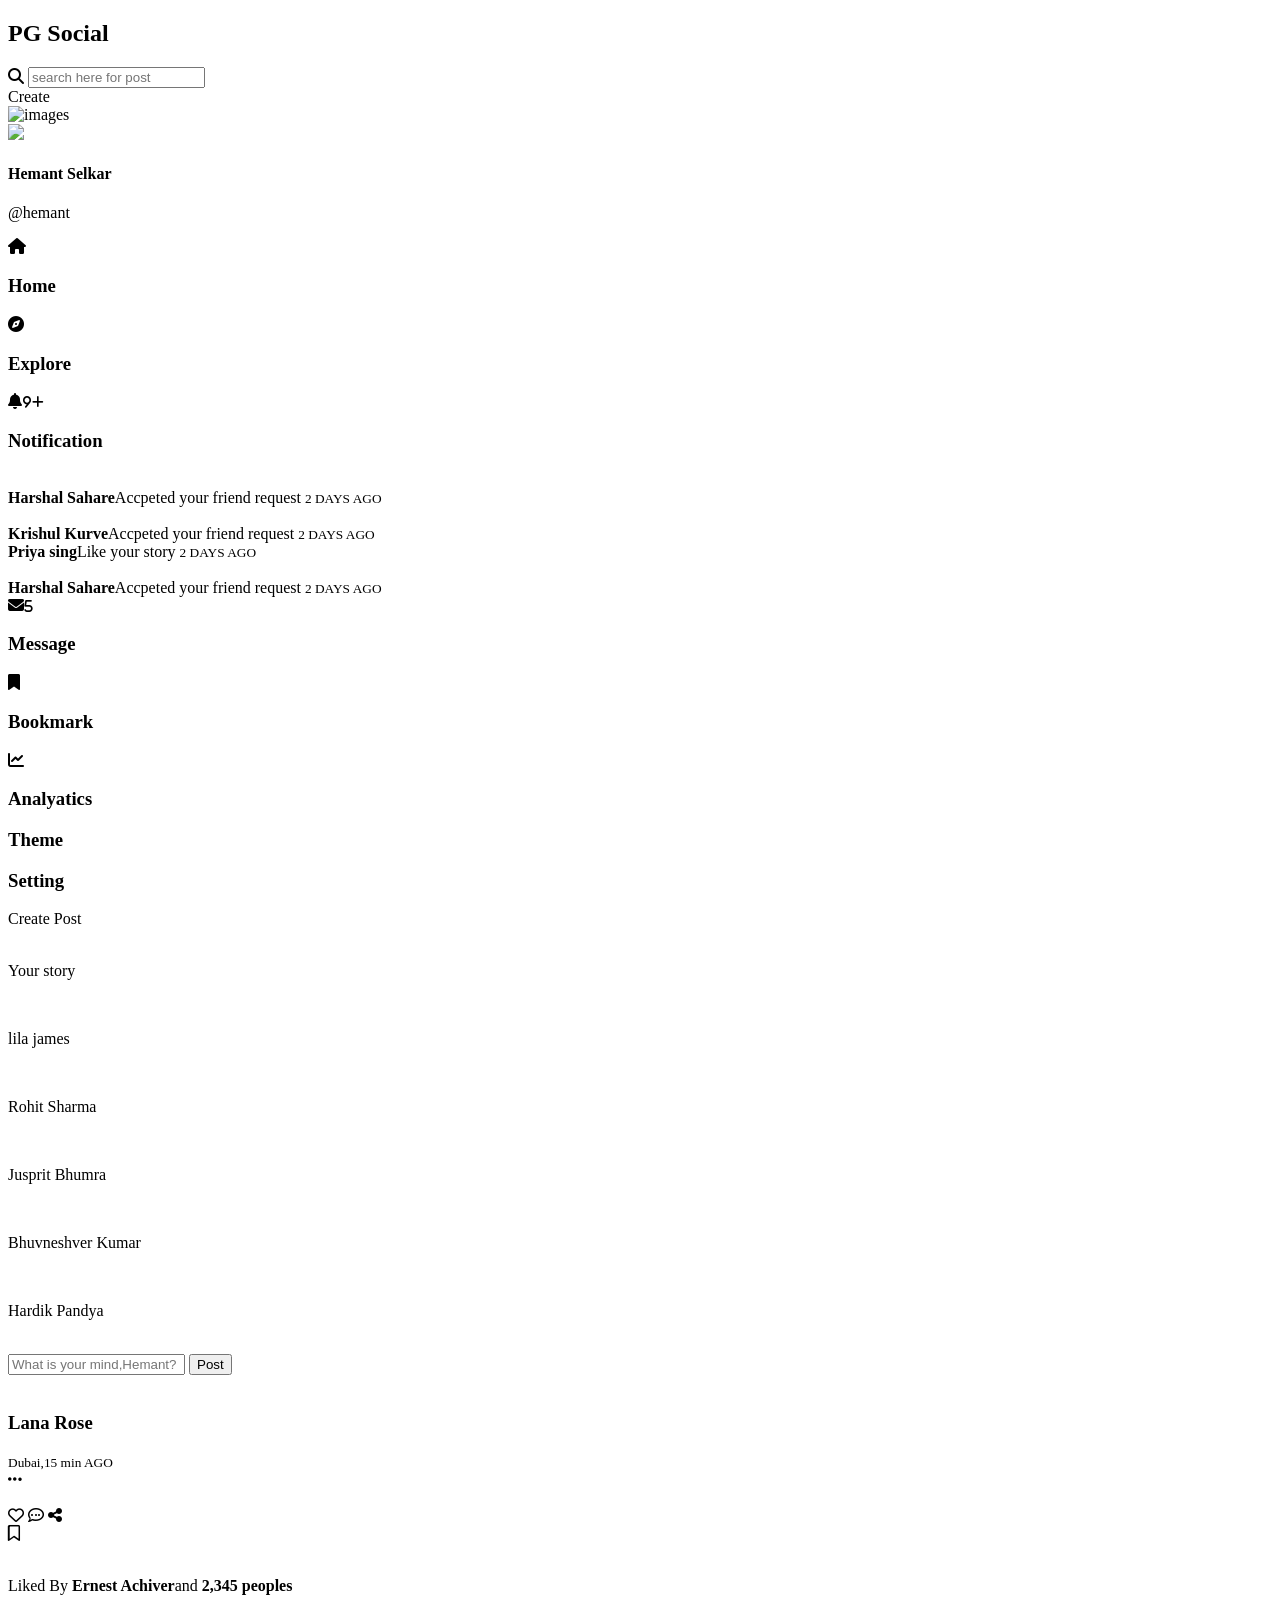
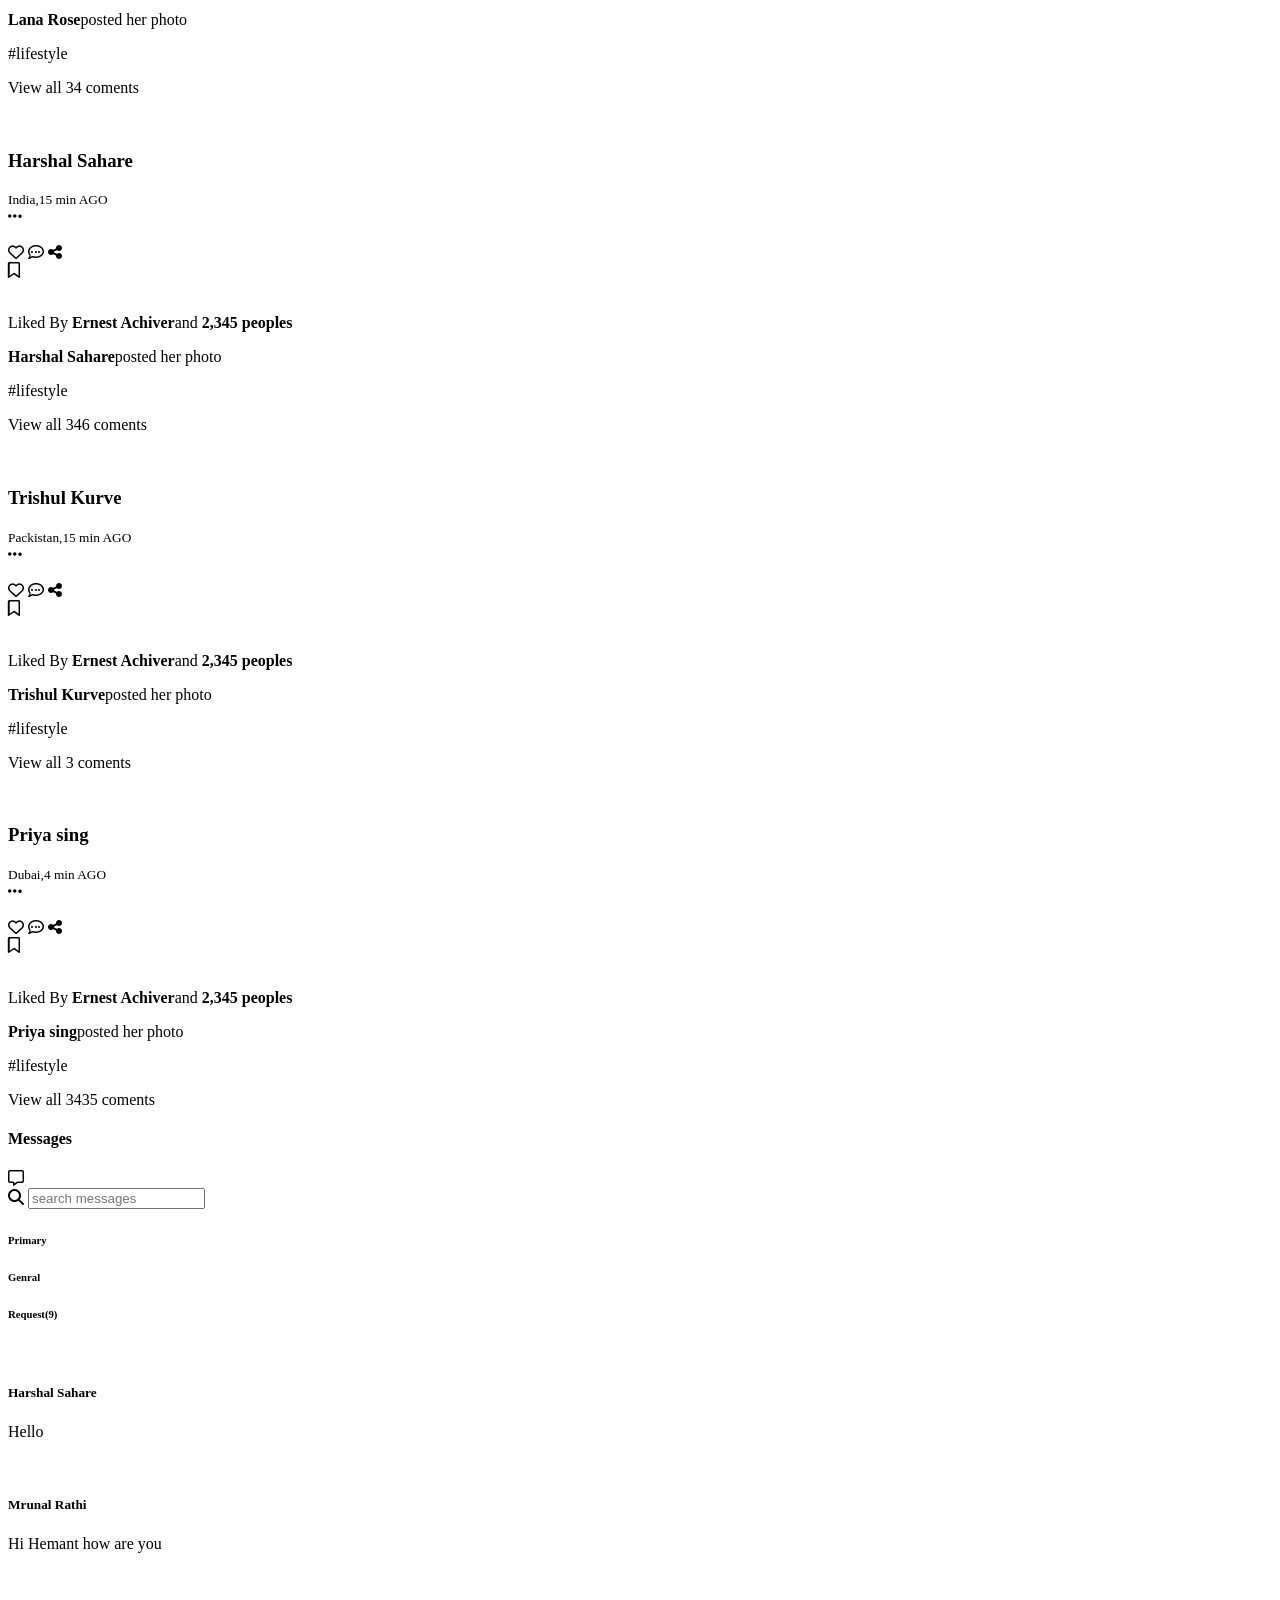
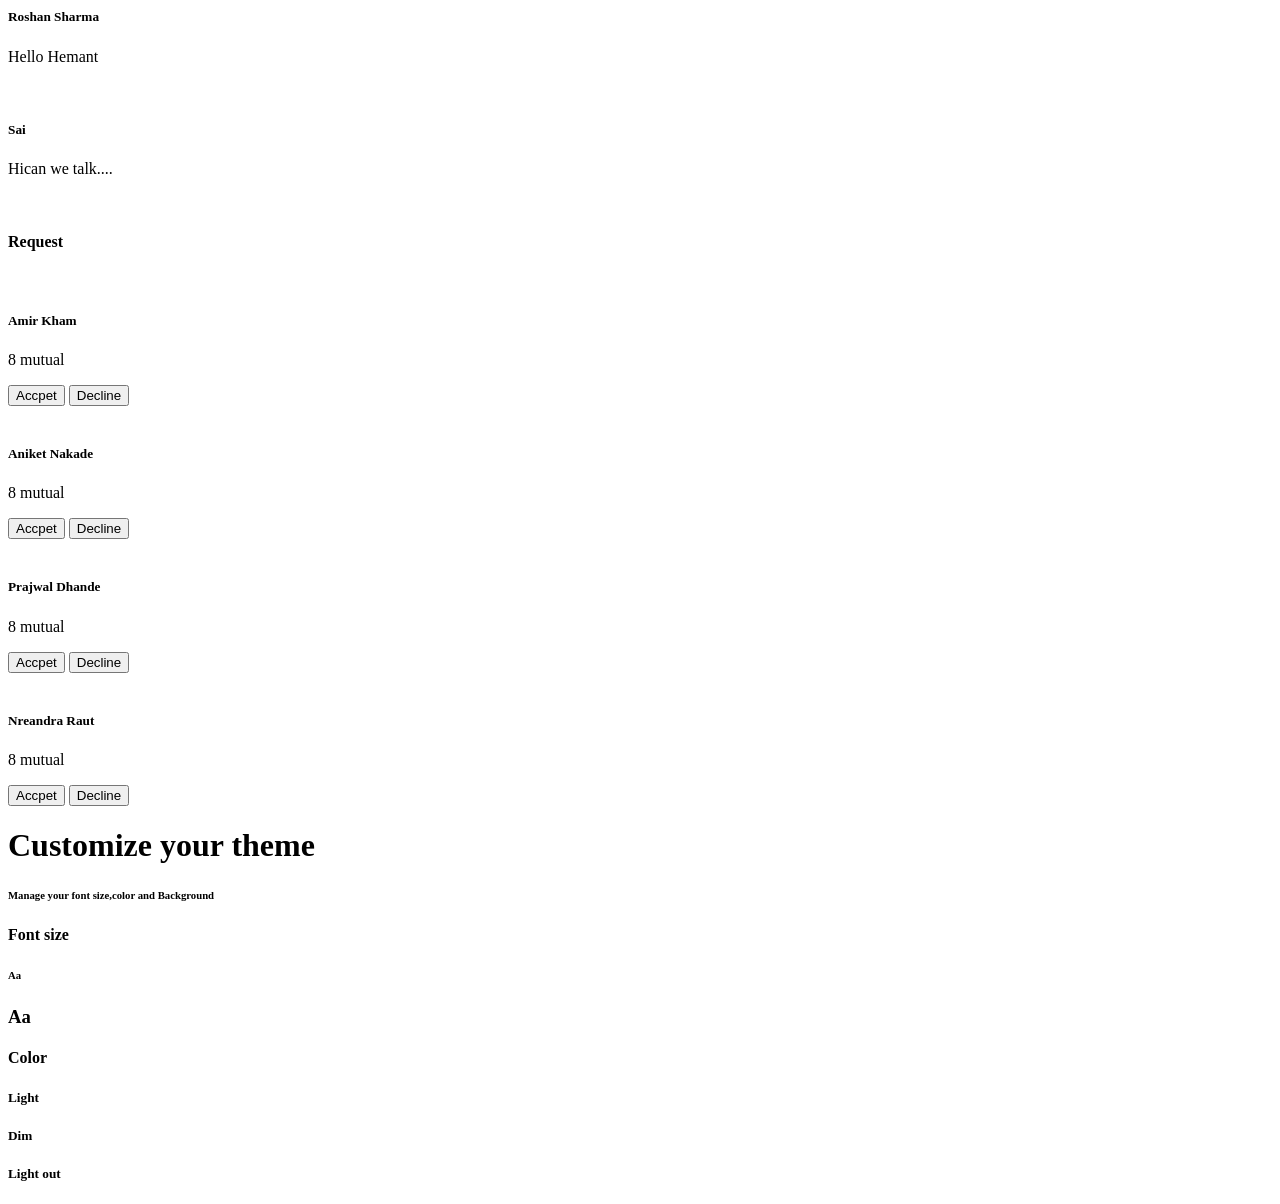
==== index.html @ fbe2ad48 "last commit" ====
<!DOCTYPE html>
<html lang="en">

<head>
    <meta charset="UTF-8">
    <meta name="viewport" content="width=device-width, initial-scale=1.0">
    <title>PG Social - A responsive social meida website using HTML CSS and JS.
    </title>
    <link rel="stylesheet" href="https://unicons.iconscout.com/release/v4.0.8/css/line.css">
    <link rel="stylesheet" href="style.css">
    <link rel="stylesheet" href="https://cdnjs.cloudflare.com/ajax/libs/font-awesome/6.7.2/css/all.min.css">
</head>

<body>

    <!-- PERSONAL GROUND SOCIALS BODY-->
    <nav>
        <div class="container">
            <h2>PG Social</h2>
            <div class="search-bar">
                <i class="fas fa-search"></i>
                <input type="text" class="type" placeholder="search here for post">
            </div>
            <div class="create">
                <label for="create-post" class="btn btn-primary">Create</label>
                <div class="profile-photo">
                    <img src="images/hemu.jpg" alt="images">
                </div>
            </div>
        </div>
    </nav>

    <!--------------------------MAIN  ------------------------------->
    <main>
        <div class="container">
            <!---------- LEFT  ---------->
            <div class="left">
                <div class="profile">
                    <div class="profile-photo">
                        <img src="images/hemu.jpg">
                    </div>
                    <div class="handle">
                        <h4>Hemant Selkar</h4>
                        <p class="text-muted">
                            @hemant
                        </p>
                    </div>
                </div>
                    <!------------- SIDERBAR ----------->
                <div class="sidebar">
                    <a class="menu-item active">
                        <span><i class="fa-solid fa-house"></i></span>
                        <h3>Home</h3>
                    </a>
                    <a class="menu-item ">
                        <span><i class="fa-solid fa-compass"></i></span>
                        <h3>Explore</h3>
                    </a>
                    <a class="menu-item" id="notification">
                        <span><i class="fa-solid fa-bell"><small class="notification-count">9+</small></i></span>
                        <h3>Notification</h3>
                        <!------------------------ NOTIFICATION POPUP ------------->
                        <div class="notification-popup">
                            <div>
                                <dvi class="profile-photo">
                                    <img src="images/profile-2.jpg" alt="">
                                </dvi>
                                <div class="notification-body">
                                    <b>Harshal Sahare</b>Accpeted your friend request
                                    <small class="text-muted">2 DAYS AGO</small>
                                </div>
                            </div>
                            <div>
                                <dvi class="profile-photo">
                                    <img src="images/profile-3.jpg" alt="">
                                </dvi>
                                <div class="notification-body">
                                    <b>Krishul Kurve</b>Accpeted your friend request
                                    <small class="text-muted">2 DAYS AGO</small>
                                </div>
                            </div>
                            <div>
                                <dvi class="profile-photo">
                                    <g src="images/profile-4.jpg" alt="">
                                </dvi>
                                <div class="notification-body">
                                    <b>Priya sing</b>Like your story
                                    <small class="text-muted">2 DAYS AGO</small>
                                </div>
                            </div>
                            <div>
                                <dvi class="profile-photo">
                                    <img src="images/profile-5.jpg" alt="">
                                </dvi>
                                <div class="notification-body">
                                    <b>Harshal Sahare</b>Accpeted your friend request
                                    <small class="text-muted">2 DAYS AGO</small>
                                </div>
                            </div>
                        </div>
                    </a>
                    <a class="menu-item" id="message-notification">
                        <span><i class="fa-solid fa-envelope"><small class="notification-count">5</small></i></span>
                        <h3>Message</h3>
                    </a>
                    <a class="menu-item">
                        <span><i class="fa-solid fa-bookmark"></i></span>
                        <h3>Bookmark</h3>
                    </a>
                    <a class="menu-item">
                        <span><i class="fa-solid fa-chart-line"></i></span>
                        <h3>Analyatics</h3>
                    </a>
                    <a class="menu-item" id="theme">
                        <span><i class="uil uil-palette"></i></span>
                        <h3>Theme</h3>
                    </a>
                    <a class="menu-item">
                        <span><i class="uil uil-setting"></i></span>
                        <h3>Setting</h3>
                    </a>
                </div>
                <!-------- END OF SIDERBAR -------->
                <label for="create-post" class="btn btn-primary">Create Post</label>
            </div>
            <!-----------------END OF LEFT ------------------->
            <!----------  MIDDLE  ---------->
            <div class="middle">
                <!-- STORIES -->
                <div class="stories">
                    <div class="story">
                        <div class="profile-photo">
                            <img src="images/profile-8.jpg" alt="">
                        </div>
                        <p>Your story</p>
                    </div>
                    <div class="story">
                        <div class="profile-photo">
                            <img src="images/profile-9.jpg" alt="">
                        </div>
                        <p>lila james</p>
                    </div>
                    <div class="story">
                        <div class="profile-photo">
                            <img src="images/profile-10.jpg" alt="">
                        </div>
                        <p>Rohit Sharma</p>
                    </div>
                    <div class="story">
                        <div class="profile-photo">
                            <img src="images/profile-11.jpg" alt="">
                        </div>
                        <p>Jusprit Bhumra</p>
                    </div>
                    <div class="story">
                        <div class="profile-photo">
                            <img src="images/profile-12.jpg" alt="">
                        </div>
                        <p>Bhuvneshver Kumar</p>
                    </div>
                    <div class="story">
                        <div class="profile-photo">
                            <img src="images/profile-13.jpg" alt="">
                        </div>
                        <p>Hardik Pandya</p>
                    </div>
                </div>
                <!----------- END STORIES --------->
                <form class="create-post">
                    <div class="profile-photo">
                        <img src="images/profile-1.jpg" alt="">
                    </div>
                    <input type="text" placeholder="What is your mind,Hemant? " id="create-post">
                    <input type="submit" value="Post" class="btn btn-primary">
                </form>
                <!---------------------FEED -------------->
                <div class="feeds">
                    <!---------------------FEED 1-------------->
                    <div class="feed">
                        <div class="head">
                            <div class="user">
                                <div class="profile-photo">
                                    <img src="images/profile-13.jpg" alt="">
                                </div>
                                <div class="ingo">
                                    <h3>Lana Rose</h3>
                                    <small>Dubai,15 min AGO</small>
                                </div>
                            </div>
                            <span class="edit">
                                <i class="fa-solid fa-ellipsis"></i>
                            </span>
                        </div>
                        <div class="photo">
                            <img src="images/feed-1.jpg" alt="">
                        </div>
                        <div class="action-buttons">
                            <div class="interaction-buttons">
                                <span><i class="fa-regular fa-heart"></i></span>
                                <span><i class="fa-regular fa-comment-dots"></i></span>
                                <span><i class="fa-solid fa-share-nodes"></i></span>
                            </div>
                            <div class="bookmark">
                                <span><i class="fa-regular fa-bookmark"></i></span>
                            </div>
                        </div>
                        <div class="liked-by">
                            <span><img src="images/profile-10.jpg" alt=""></span>
                            <span><img src="images/profile-15.jpg" alt=""></span>
                            <span><img src="images/profile-17.jpg" alt=""></span>
                            <p>Liked By <b>Ernest Achiver</b>and <b>2,345 peoples</b></p>
                        </div>
                        <div class="caption">
                            <p><b>Lana Rose</b>posted her photo</p><span class="hash-tag">#lifestyle</span>
                        </div>
                        <div class="comment text-muted">
                            <p>View all 34 coments</p>
                        </div>
                    </div>
                    <!---------------- END OF FEED 1 ------------------>
                    <!---------------------FEED 2-------------->
                    <div class="feed">
                        <div class="head">
                            <div class="user">
                                <div class="profile-photo">
                                    <img src="images/profile-17.jpg" alt="">
                                </div>
                                <div class="ingo">
                                    <h3>Harshal Sahare</h3>
                                    <small>India,15 min AGO</small>
                                </div>
                            </div>
                            <span class="edit">
                                <i class="fa-solid fa-ellipsis"></i>
                            </span>
                        </div>
                        <div class="photo">
                            <img src="images/feed-2.jpg" alt="">
                        </div>
                        <div class="action-buttons">
                            <div class="interaction-buttons">
                                <span><i class="fa-regular fa-heart"></i></span>
                                <span><i class="fa-regular fa-comment-dots"></i></span>
                                <span><i class="fa-solid fa-share-nodes"></i></span>
                            </div>
                            <div class="bookmark">
                                <span><i class="fa-regular fa-bookmark"></i></span>
                            </div>
                        </div>
                        <div class="liked-by">
                            <span><img src="images/profile-11.jpg" alt=""></span>
                            <span><img src="images/profile-1.jpg" alt=""></span>
                            <span><img src="images/profile-8.jpg" alt=""></span>
                            <p>Liked By <b>Ernest Achiver</b>and <b>2,345 peoples</b></p>
                        </div>
                        <div class="caption">
                            <p><b>Harshal Sahare</b>posted her photo</p><span class="hash-tag">#lifestyle</span>
                        </div>
                        <div class="comment text-muted">
                            <p>View all 346 coments</p>
                        </div>
                    </div>
                    <!---------------- END OF FEED 2 ------------------>
                    <!---------------------FEED 3-------------->
                    <div class="feed">
                        <div class="head">
                            <div class="user">
                                <div class="profile-photo">
                                    <img src="images/profile-20.jpg" alt="">
                                </div>
                                <div class="ingo">
                                    <h3>Trishul Kurve</h3>
                                    <small>Packistan,15 min AGO</small>
                                </div>
                            </div>
                            <span class="edit">
                                <i class="fa-solid fa-ellipsis"></i>
                            </span>
                        </div>
                        <div class="photo">
                            <img src="images/feed-3.jpg" alt="">
                        </div>
                        <div class="action-buttons">
                            <div class="interaction-buttons">
                                <span><i class="fa-regular fa-heart"></i></span>
                                <span><i class="fa-regular fa-comment-dots"></i></span>
                                <span><i class="fa-solid fa-share-nodes"></i></span>
                            </div>
                            <div class="bookmark">
                                <span><i class="fa-regular fa-bookmark"></i></span>
                            </div>
                        </div>
                        <div class="liked-by">
                            <span><img src="images/profile-3.jpg" alt=""></span>
                            <span><img src="images/profile-6.jpg" alt=""></span>
                            <span><img src="images/profile-16.jpg" alt=""></span>
                            <p>Liked By <b>Ernest Achiver</b>and <b>2,345 peoples</b></p>
                        </div>
                        <div class="caption">
                            <p><b>Trishul Kurve</b>posted her photo</p><span class="hash-tag">#lifestyle</span>
                        </div>
                        <div class="comment text-muted">
                            <p>View all 3 coments</p>
                        </div>
                    </div>
                    <!---------------- END OF FEED 3 ------------------>
                    <!---------------------FEED 4-------------->
                    <div class="feed">
                        <div class="head">
                            <div class="user">
                                <div class="profile-photo">
                                    <img src="images/profile-13.jpg" alt="">
                                </div>
                                <div class="ingo">
                                    <h3>Priya sing</h3>
                                    <small>Dubai,4 min AGO</small>
                                </div>
                            </div>
                            <span class="edit">
                                <i class="fa-solid fa-ellipsis"></i>
                            </span>
                        </div>
                        <div class="photo">
                            <img src="images/feed-4.jpg" alt="">
                        </div>
                        <div class="action-buttons">
                            <div class="interaction-buttons">
                                <span><i class="fa-regular fa-heart"></i></span>
                                <span><i class="fa-regular fa-comment-dots"></i></span>
                                <span><i class="fa-solid fa-share-nodes"></i></span>
                            </div>
                            <div class="bookmark">
                                <span><i class="fa-regular fa-bookmark"></i></span>
                            </div>
                        </div>
                        <div class="liked-by">
                            <span><img src="images/profile-1.jpg" alt=""></span>
                            <span><img src="images/profile-15.jpg" alt=""></span>
                            <span><img src="images/profile-17.jpg" alt=""></span>
                            <p>Liked By <b>Ernest Achiver</b>and <b>2,345 peoples</b></p>
                        </div>
                        <div class="caption">
                            <p><b>Priya sing</b>posted her photo</p><span class="hash-tag">#lifestyle</span>
                        </div>
                        <div class="comment text-muted">
                            <p>View all 3435 coments</p>
                        </div>
                    </div>
                    <!---------------- END OF FEED 4------------------>
                </div>
                <!--------------------------- END OF FEEDS ----------------------->
            </div>
            <!----------------------------- END OF MIDDLE --------------------------->
            <!---------- RIGHT  ---------->
            <div class="right">
                <div class="messages" id="messages">
                    <div class="heading">
                        <h4>Messages</h4>
                        <i class="fa-regular fa-message"></i>
                    </div>
                    <!---------- SEARCH BAR ------->
                    <div class="search-bar">
                        <i class="fa-solid fa-magnifying-glass"></i>
                        <input type="search" placeholder="search messages" id="message-search">
                    </div>
                    <!-------------- MESSAGES CATEGROY  -------->
                    <div class="categroy">
                        <h6 class="active"> Primary</h6>
                        <h6>Genral</h6>
                        <h6 class="message-request">Request(9)</h6>
                    </div>
                    <!---------------- MESSAGE ------------>
                    <div class="message">
                        <div class="profile-photo">
                            <img src="images/profile-12.jpg" alt="">
                            <div class="active"></div>
                        </div>
                        <div class="message-body">
                            <h5>Harshal Sahare</h5>
                            <p class="text-bold">Hello</p>
                        </div>
                    </div>
                    <div class="message">
                        <div class="profile-photo">
                            <img src="images/mrunal-thakur-v0-ldjm2rdtdrbb1.webp" alt="">
                        </div>
                        <div class="message-body">
                            <h5>Mrunal Rathi</h5>
                            <p class="text-bold">Hi Hemant how are you</p>
                        </div>
                    </div>
                    <div class="message">
                        <div class="profile-photo">
                            <img src="images/th.jpeg" alt="">
                            <div class="active"></div>
                        </div>
                        <div class="message-body">
                            <h5>Roshan Sharma</h5>
                            <p class="text-bold">Hello Hemant</p>
                        </div>
                    </div>
                    <div class="message">
                        <div class="profile-photo">
                            <img src="images/sai.jpg" alt="">
                        </div>
                        <div class="message-body">
                            <h5>Sai</h5>
                            <p class="text-bold">Hican we talk....</p>
                        </div>
                    </div>
                    <div class="message">
                        <div class="profile-photo">
                            <img src="images/profile-12.jpg" alt="">
                        </div>
                        <!-- <div class="message-body">
                            <h5>Harshal Sahare</h5>
                            <p class="text-bold">Hemu bhai</p>
                        </div> -->
                    </div>
                </div>
                <!-------- END OF MESSAGE ------>
                <div class="friend-request">
                    <h4>Request</h4>
                    <div class="request">
                        <div class="info">
                            <div class="profile-photo">
                                <img src="images/profile-13.jpg" alt="">
                            </div>
                            <div>
                                <h5>Amir Kham</h5>
                                <p class="text-muted"> 8 mutual</p>
                            </div>
                        </div>
                        <div class="action">
                            <button class="btn btn-primary">
                                Accpet
                            </button>
                            <button class="btn">
                                Decline
                            </button>
                        </div>
                    </div>
                    <div class="request">
                        <div class="info">
                            <div class="profile-photo">
                                <img src="images/profile-7.jpg" alt="">
                            </div>
                            <div>
                                <h5>Aniket Nakade</h5>
                                <p class="text-muted"> 8 mutual</p>
                            </div>
                        </div>
                        <div class="action">
                            <button class="btn btn-primary">
                                Accpet
                            </button>
                            <button class="btn">
                                Decline
                            </button>
                        </div>
                    </div>
                    <div class="request">
                        <div class="info">
                            <div class="profile-photo">
                                <img src="images/profile-3.jpg" alt="">
                            </div>
                            <div>
                                <h5>Prajwal Dhande</h5>
                                <p class="text-muted"> 8 mutual</p>
                            </div>
                        </div>
                        <div class="action">
                            <button class="btn btn-primary">
                                Accpet
                            </button>
                            <button class="btn">
                                Decline
                            </button>
                        </div>
                    </div>
                    <div class="request">
                        <div class="info">
                            <div class="profile-photo">
                                <img src="images/profile-6.jpg" alt="">
                            </div>
                            <div>
                                <h5>Nreandra Raut</h5>
                                <p class="text-muted"> 8 mutual</p>
                            </div>
                        </div>
                        <div class="action">
                            <button class="btn btn-primary">
                                Accpet
                            </button>
                            <button class="btn">
                                Decline
                            </button>
                        </div>
                    </div>
                </div>
            </div> <!--- right enf=d -- -->
        </div> <!-------- containear end ----------->
    </main>
    <!--------------------------- THEM CUSTOMIZATION -------------------------->
    <div class="customize-theme">
        <div class="card">
            <h1>Customize your theme</h1>
            <h6 class="text-muted">Manage your font size,color and Background </h6>
            <div class="font-size">
                <h4>Font size</h4>
                <div>
                    <h6>Aa</h6>
                    <div class="choose-size">
                        <span class="font-size-1"></span>
                        <span class="font-size-2 active"></span>
                        <span class="font-size-3"></span>
                        <span class="font-size-4"></span>
                        <span class="font-size-5"></span>
                    </div>
                    <h3>Aa</h3>
                </div>
            </div>
            <!----------- PRIMARY COLOR ------------>
            <div class="color">
                <h4>Color</h4>
                <div class="choose-color">
                    <span class="color-1 active"></span>
                    <span class="color-2"></span>
                    <span class="color-3"></span>
                    <span class="color-4"></span>
                    <span class="color-5"></span>
                </div>
            </div>
            <!----------------------- BACKGROUNDS ---------------------->
            <div class="background">
                <div class="choose-bg">
                    <div class="bg-1 active">
                        <span></span>
                        <h5 for="bg-1">Light</h5>
                    </div>
                    <div class="bg-2">
                        <span></span>
                        <h5 for="bg-2">Dim</h5>
                    </div>
                    <div class="bg-3">
                        <span></span>
                        <h5 for="bg-3" class="text-muted">Light out</h5>
                    </div>
                </div>
            </div>
        </div>
    </div>
   <script src="./script.js"></script>
</body>

</html>
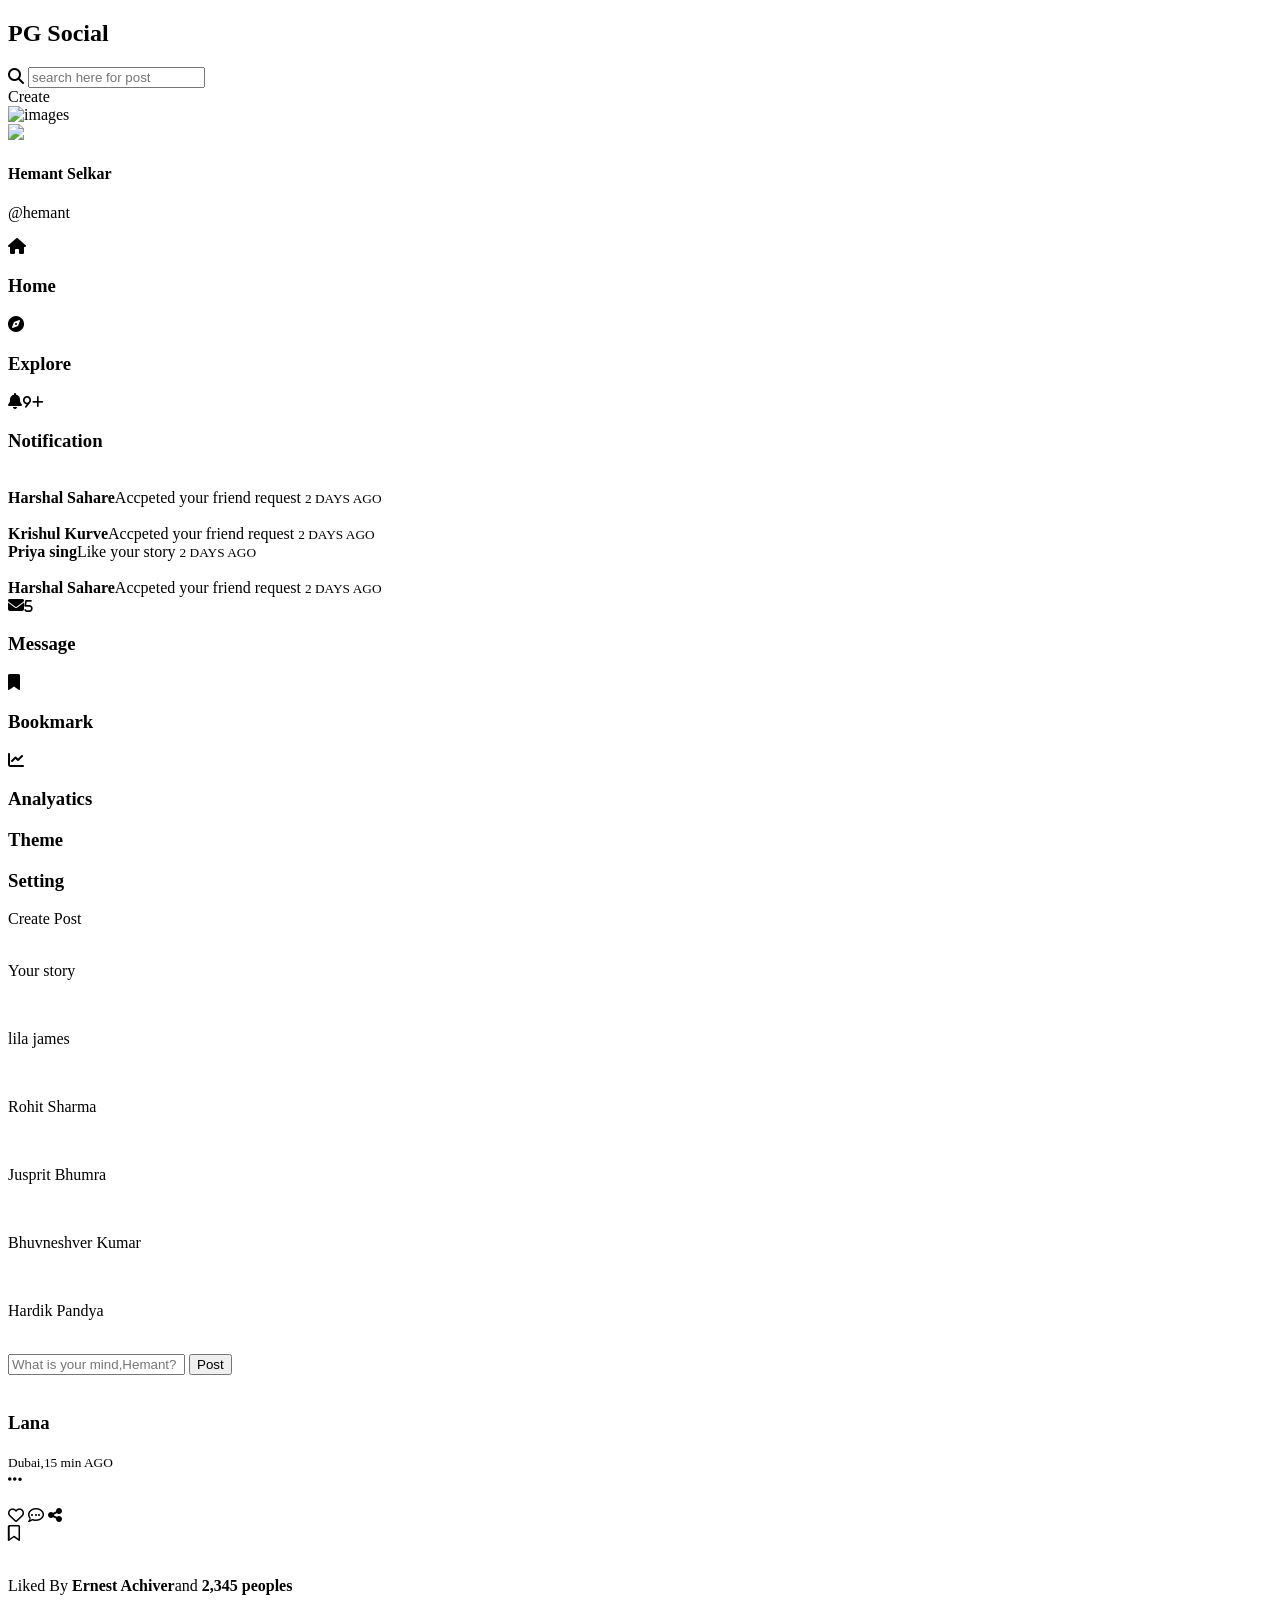
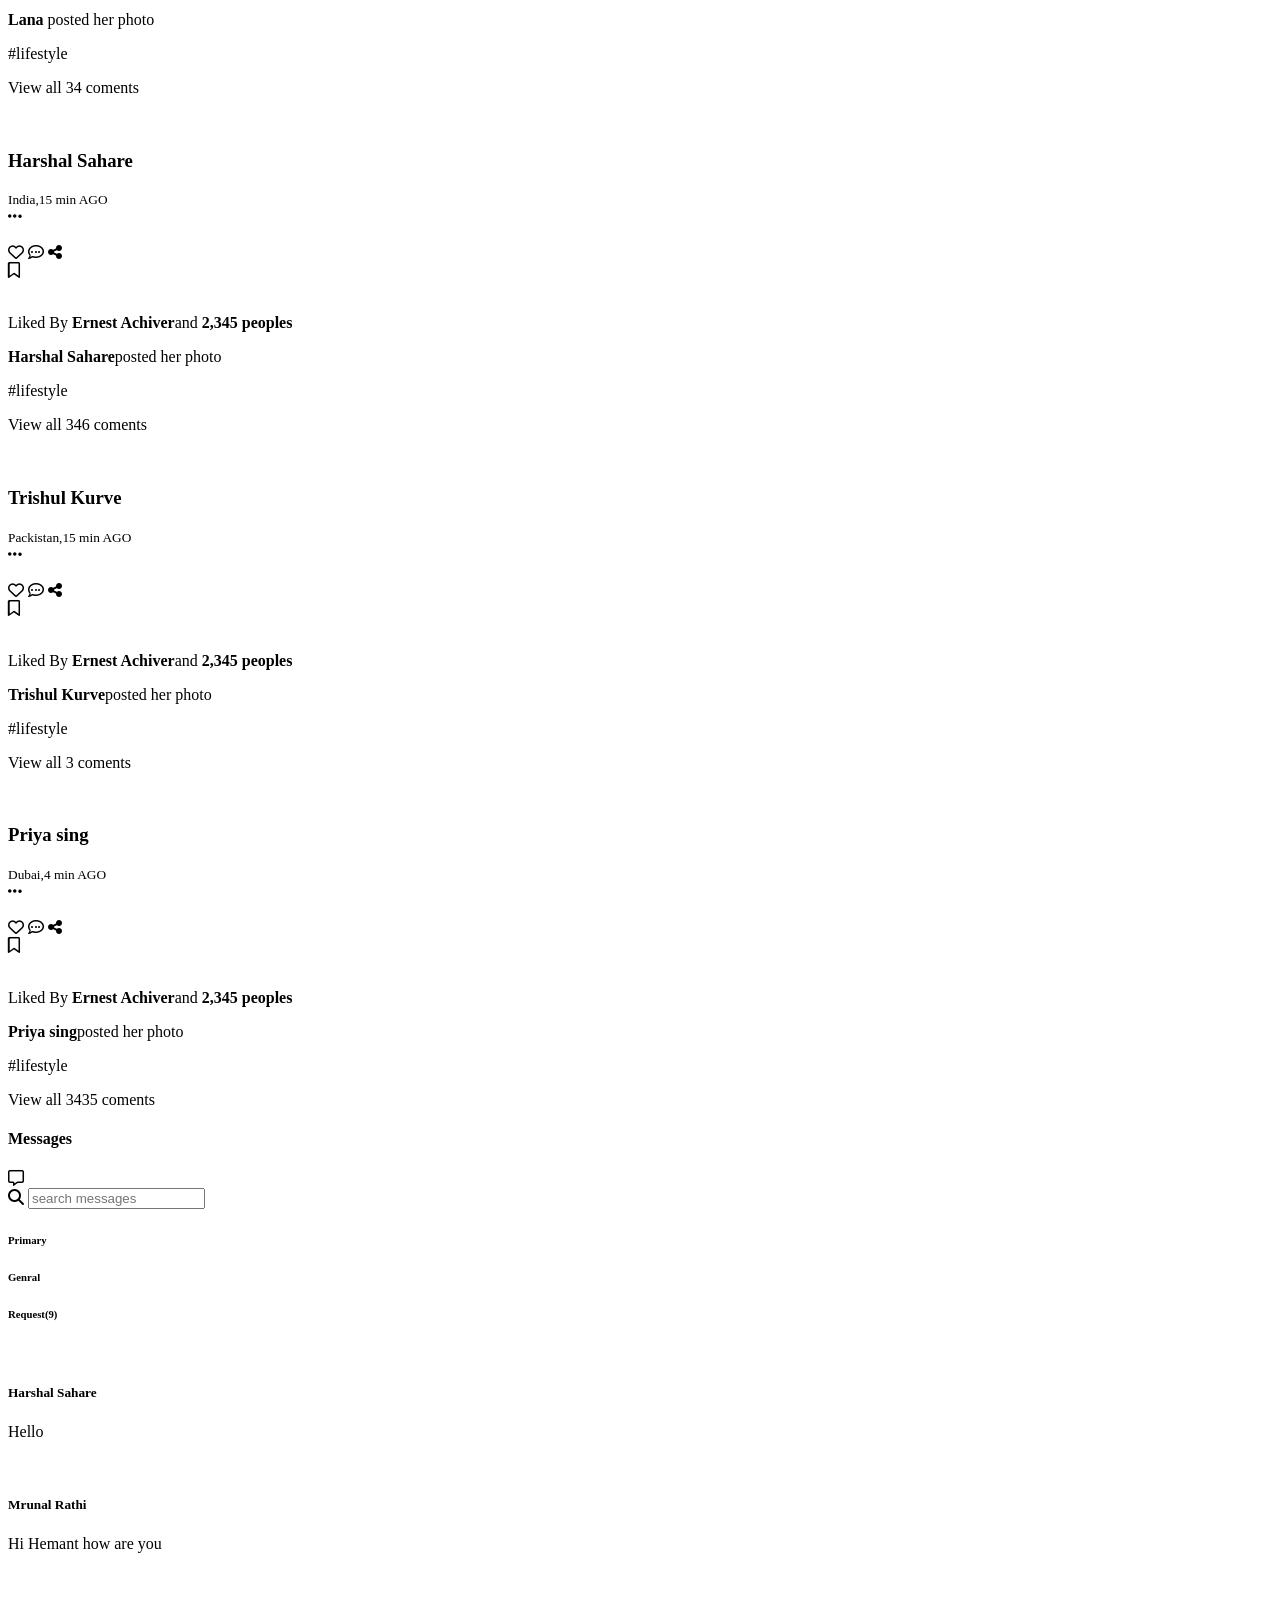
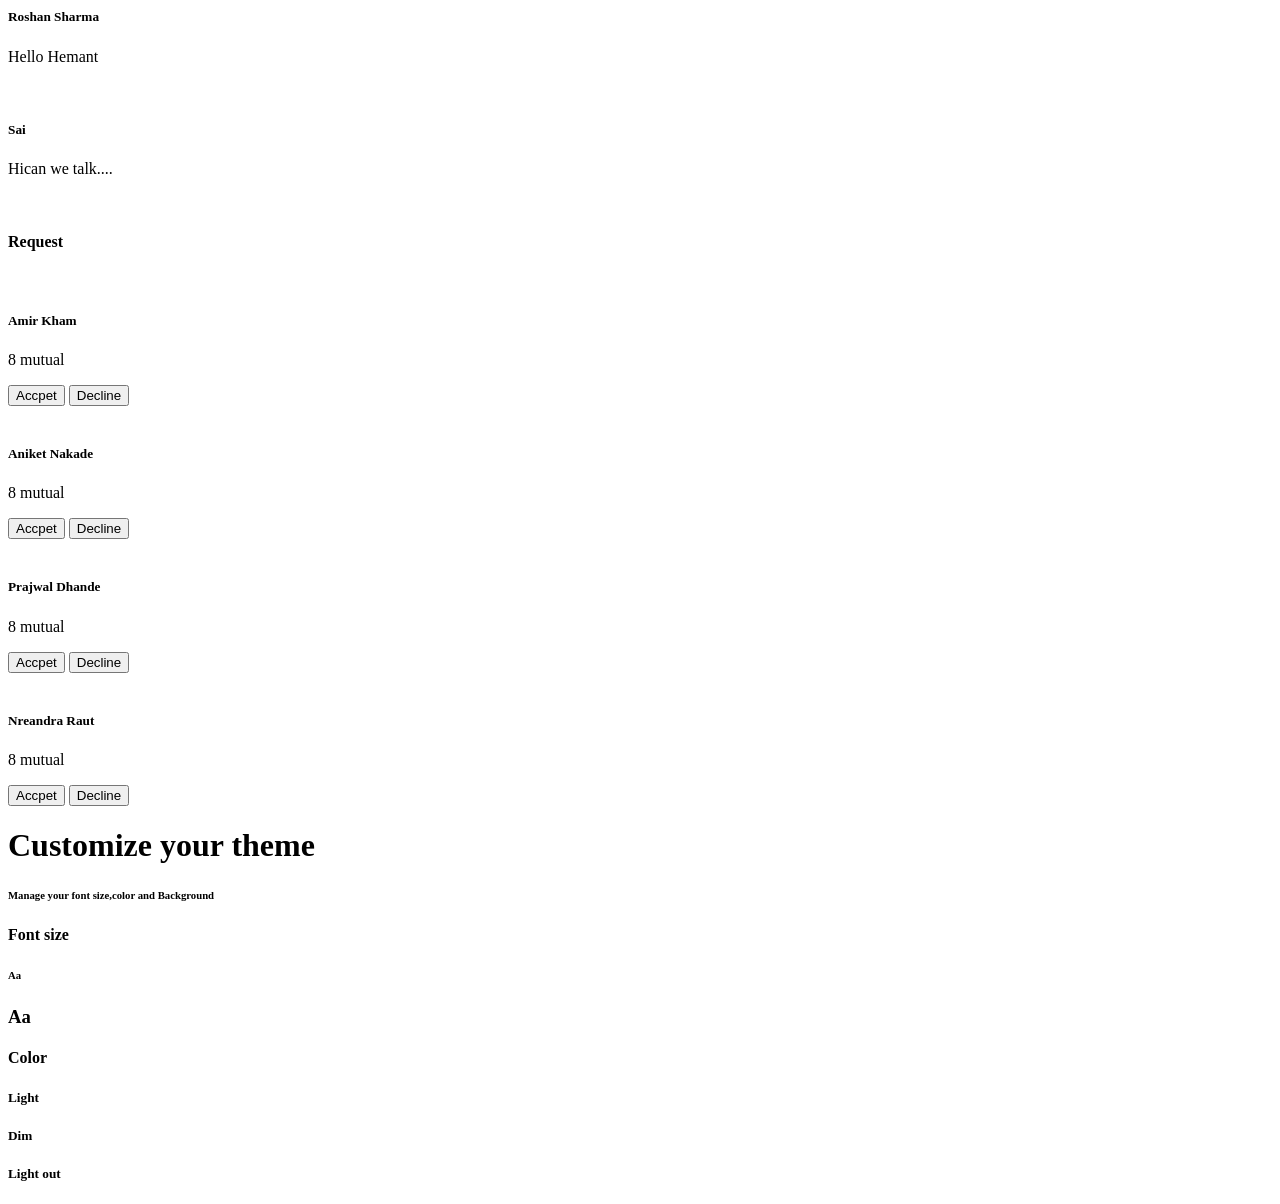
==== commit 52530424: "last commit" ====
--- a/index.html
+++ b/index.html
@@ -183,7 +183,7 @@
                                     <img src="images/profile-13.jpg" alt="">
                                 </div>
                                 <div class="ingo">
-                                    <h3>Lana Rose</h3>
+                                    <h3>Lana</h3>
                                     <small>Dubai,15 min AGO</small>
                                 </div>
                             </div>
@@ -209,9 +209,9 @@
                             <span><img src="images/profile-15.jpg" alt=""></span>
                             <span><img src="images/profile-17.jpg" alt=""></span>
                             <p>Liked By <b>Ernest Achiver</b>and <b>2,345 peoples</b></p>
-                        </div>
-                        <div class="caption">
-                            <p><b>Lana Rose</b>posted her photo</p><span class="hash-tag">#lifestyle</span>
+                            </div>
+                            <div class="caption">
+                                <p><b>Lana </b>posted her photo</p><span class="hash-tag">#lifestyle</span>
                         </div>
                         <div class="comment text-muted">
                             <p>View all 34 coments</p>
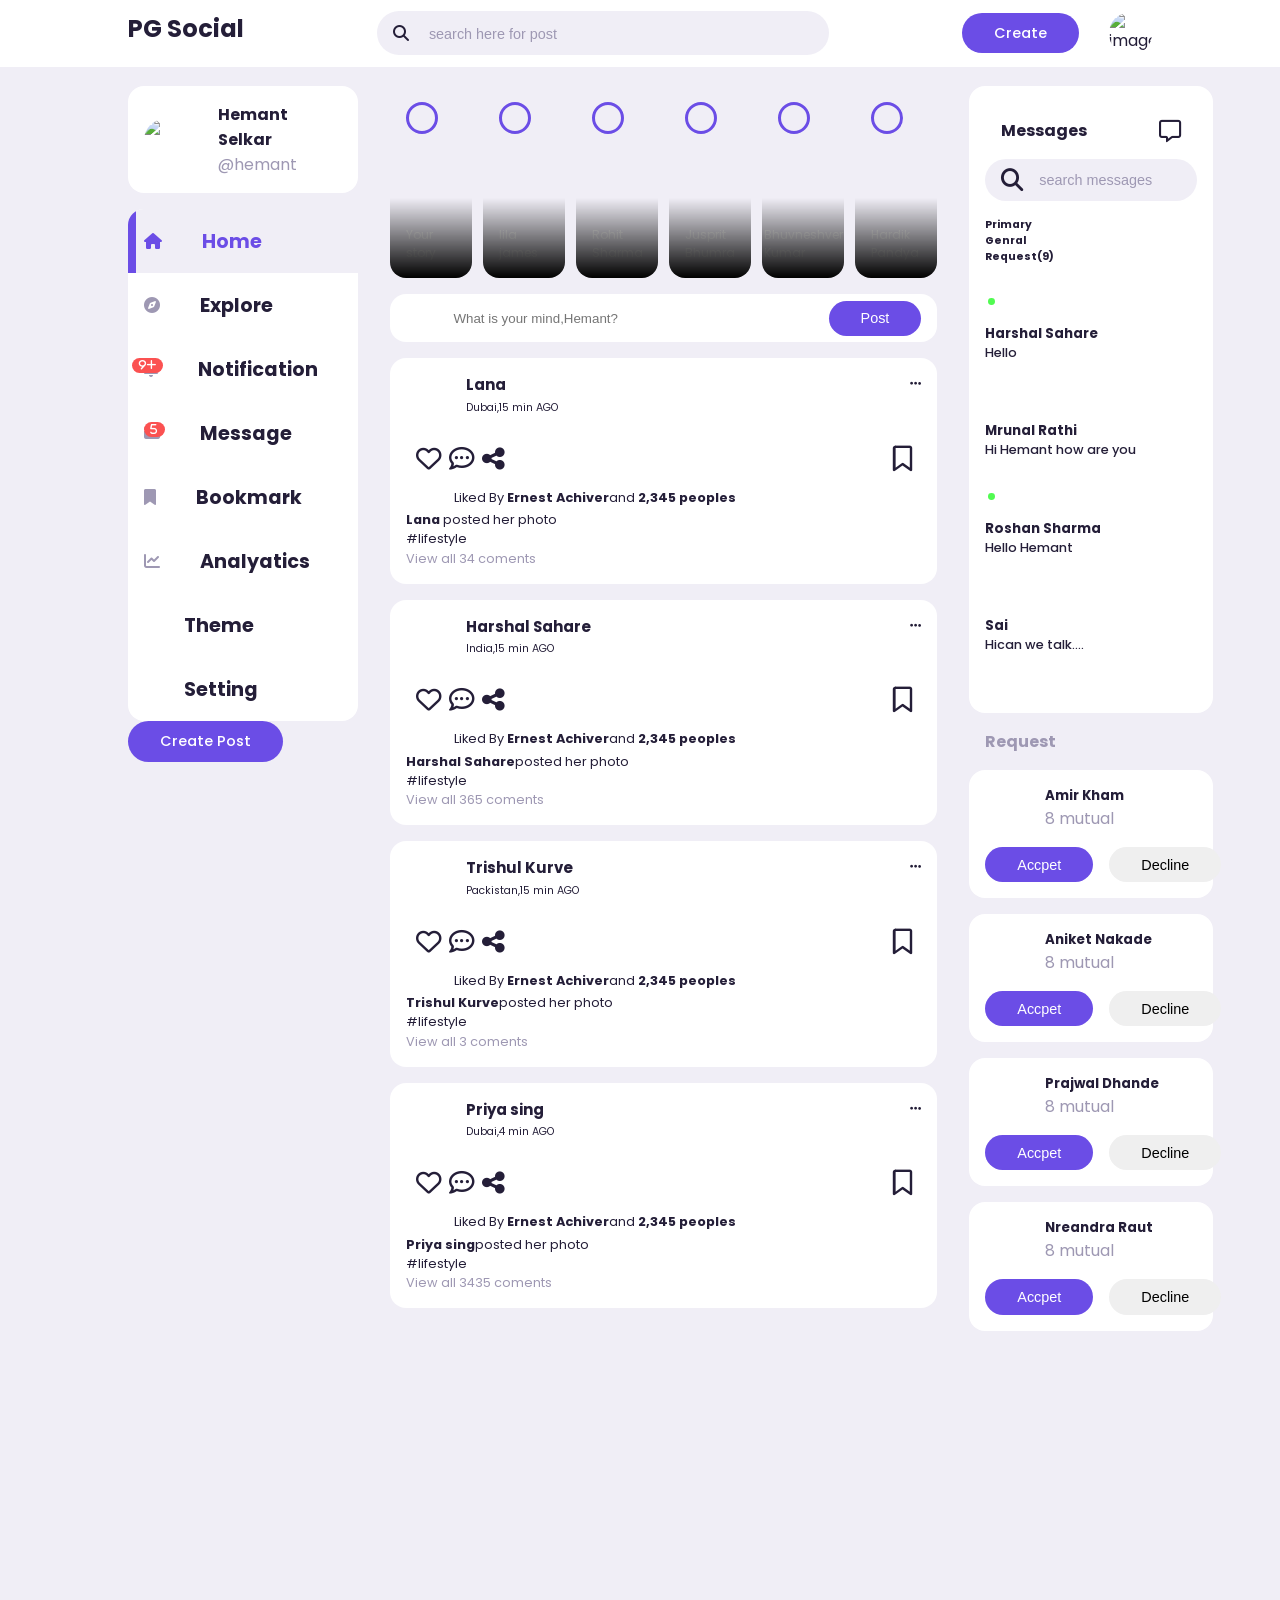
==== commit e7bac684: "days" ====
--- a/index.html
+++ b/index.html
@@ -257,7 +257,7 @@
                             <p><b>Harshal Sahare</b>posted her photo</p><span class="hash-tag">#lifestyle</span>
                         </div>
                         <div class="comment text-muted">
-                            <p>View all 346 coments</p>
+                            <p>View all 365 coments</p>
                         </div>
                     </div>
                     <!---------------- END OF FEED 2 ------------------>
--- a/style.css
+++ b/style.css
@@ -0,0 +1,693 @@
+@import url('https://fonts.googleapis.com/css2?family=Poppins:ital,wght@0,400;0,500;0,600;0,700;1,300;1,400;1,500;1,600&display=swap');
+
+:root {
+    --primary-color-hue :252;
+    --dark-color-lightness : 17%;
+    --light-color-lightness : 95%;
+    --white-color-lightness : 100%;
+    
+    --color-white: hsl(252 30% var(--white-color-lightness));
+    --color-light: hsl(252 30% var(--light-color-lightness));
+    --color-gray: hsl(252 15% 65%);
+    --color-primary: hsl(var(--primary-color-hue) 75% 60%);
+    --color-secondary: hsl(252 100% 90%);
+    --color-success: hsl(120 95% 65%);
+    --color-danger: hsl(0 95% 65%);
+    --color-dark: hsl(252 30% var(--dark-color-lightness));
+    --color-black: hsl(252 30% 10%);
+
+    --border-radius:2rem;
+    --card-border-radius:1rem;
+    --btn-padding:0.6rem 2rem;
+    --search-padding:0.6rem 1rem;
+    --card-padding:1rem;
+
+    --sticky-top-left:4.5rem;
+    --sticky-top-right:-18rem;
+}
+
+*,
+*::before,
+*::after{
+    margin: 0px;
+    padding: 0px;
+    outline: 0px;
+    text-decoration: none;
+    box-sizing: border-box;
+    list-style: none;
+    border: 0px;
+}
+
+body {
+    font-family: "Poppins", sans-serif;
+    color:var(--color-dark);
+    background:var(--color-light);
+    overflow-x:hidden;
+}
+
+.container{
+    width: 80%;
+    margin: 0px auto;
+}
+.profile-photo{
+    width: 2.7rem;
+    aspect-ratio: 1/1;
+    border-radius: 50%;
+    overflow: hidden;
+}
+
+img{
+    display: block;
+    width: 100%;
+}
+
+.btn{
+    display: inline-block;
+    padding: var(--btn-padding);
+    font-weight: 500;
+    border-radius: var(--border-radius);
+    cursor: pointer;
+    transition: all 0.3s ease;
+    font-size: 0.9rem;
+}
+
+.btn:hover {
+  opacity: 0.8;
+}
+
+.btn-primary{
+    background: var(--color-primary);
+    color: white
+}
+
+.text-bold{
+    font-weight: 500;
+
+}
+.text-muted{
+    color: var(--color-gray);
+}
+
+nav{
+    width: 100%;
+    background:var(--color-white);
+    padding: 0.7rem 0px;
+    position: fixed;
+    top: 0px;
+    z-index: 10;
+}
+
+.container{
+    display: flex;
+    /* align-items: center; */
+    justify-content: space-between;
+}
+
+.search-bar{
+    background: var(--color-light);
+    border-radius: var(--border-radius);
+    padding: var(--search-padding);
+
+}
+
+.search-bar input{
+    background-color: transparent;
+    width: 30vw;
+    margin-left: 1rem;
+    font-size: 0.9rem;
+    color: var(--color-dark);
+}
+
+.search-bar input::placeholder{
+color: var(--color-gray);
+}
+.create{
+    display: flex;
+    align-items: center;
+    gap: 30px;
+}
+/* **********************MAIN******************** */
+main{
+    position: relative;
+    top: 5.4rem;
+}
+main .container{
+    display: grid;
+    grid-template-columns: 18vw auto 19vw;
+    column-gap: 2rem;
+    position: relative;
+}
+
+/* ============= LEFT ======= */
+main .container .left{
+   height: max-content;
+   position: sticky;
+   top: var(--sticky-top-left);
+}
+
+main .container .left .profile{
+    padding: var(--card-padding);
+    background: var(--color-white);
+    border-radius: var(--card-border-radius);
+    display: flex;
+    align-items: center;
+    column-gap: 2rem;
+    width: 100%;
+}
+/* -----------  SIDERBAR -------- */
+.left .sidebar{
+    margin-top: 1rem;
+    background: var(--color-white);
+    border-radius: var(--card-border-radius);
+}
+.left .sidebar .menu-item{
+    display: flex;
+    align-items: center;
+    height: 4rem;
+    cursor: pointer;
+    transition: all 0.3s ease; /*chatgbt*/
+    position: relative;
+}
+.left .sidebar .menu-item:hover{
+    background:var(--color-light);
+}
+.left .sidebar i{
+    font-size: 1rem;
+    color: var(--color-gray);
+    margin: 1rem;
+    position: relative;
+}
+.left .sidebar i .notification-count{
+    background: var(--color-danger);
+    color: white;
+    font-size: 0.7rem;
+    width: fit-content;
+    border-radius: 0.8rem;
+    padding: 0.1rem 0.4rem;
+    position: absolute;
+    top: -0.2rem;
+    right: -0.3rem;
+
+}
+.left .sidebar h3{
+    margin: 1.5rem;
+    font-size: 1.2rem;
+}
+
+.left .sidebar .active{
+    background: var(--color-light);
+}
+
+.left .sidebar .active i,
+.left .sidebar .active h3{
+    color: var(--color-primary);
+}
+.left .sidebar .active::before{
+    content: "";
+    display: block;
+    width: 0.5rem;
+    height: 100%;
+    position: absolute;
+    background: var(--color-primary);
+}
+.left .sidebar .menu-item:first-child.active{
+    border-top-left-radius: var(--card-border-radius);
+    overflow: hidden;
+}
+.left .sidebar .menu-item:last-child.active{
+    border-bottom-left-radius: var(--card-border-radius);
+    overflow: hidden;
+}
+/* .left .btn{       no need
+    margin-top: 1rem;
+    width: 100%;
+    align-items: center;
+    padding: 0.1rem;
+} */
+
+/*-------------- NOTIFICATION POPUP -------------------*/
+.left .notification-popup{
+    position: absolute;
+    top: 0;
+    left: 105%;
+    width: 30rem;
+    background: var(--color-white);
+    border-radius: var(--card-border-radius);
+    padding: var(--card-padding);
+    border-radius: 0 0 2rem (var(--color-primary),75% 65% 25% );
+    z-index: 8;
+    display: none;
+}
+.left .notification-popup::before{
+    content: '';
+    width: 1.2rem;
+    height: 1.2rem;
+    display: block;
+    background: var(--color-white);
+    position: absolute;
+    left: -0.4rem;
+    transform: rotate(45deg);
+}
+.left .notification-popup > div{
+    display: flex;
+    align-items: start;
+    gap: 1rem;
+    margin-bottom: 1rem;
+}
+.left.notification-popup small{
+    display: block;
+}
+
+/* ==========MIDDLE ======== */
+.container .middle{
+    padding-bottom: 23rem;
+}
+
+.middle .stories{
+    display: flex;
+    justify-content: space-between;
+    height: 12rem;
+    gap: 0.7rem;
+}
+
+.middle .stories .story{
+    padding: var(--card-padding);
+    border-radius: var(--card-border-radius);
+    display: flex;
+    flex-direction: column;
+    justify-content: space-between;
+    align-items: center;
+    color: white;
+    font-size: 0.75rem;
+    width: 100%;
+    position: relative;
+    overflow: hidden;
+}
+.middle .stories .story::before{
+    content: "";
+    display: block;
+    width: 100%;
+    height: 5rem;
+    background: linear-gradient(transparent,rgba(0,0,0,55));
+    position: absolute;
+    bottom: 0;
+}
+.middle .stories .story .name{
+    z-index: 2;
+}
+.middle .stories .story:nth-child(1){
+    background: url("/images/story-1.jpg") no-repeat center center/cover;
+}
+.middle .stories .story:nth-child(2){
+    background: url("/images/story-2.jpg") no-repeat center center/cover;
+}
+.middle .stories .story:nth-child(3){
+    background: url("/images/story-3.jpg") no-repeat center center/cover;
+}
+.middle .stories .story:nth-child(4){
+    background: url("/images/story-4.jpg") no-repeat center center/cover;
+}
+.middle .stories .story:nth-child(5){
+    background: url("/images/story-5.jpg") no-repeat center center/cover;
+}
+.middle .stories .story:nth-child(6){
+    background: url("/images/story-6.jpg") no-repeat center center/cover;
+}
+.middle .stories .story:nth-child(7){
+    background: url("/images/story-7.jpg") no-repeat center center/cover;
+}
+.middle .stories .story .profile-photo{
+    width: 2rem;
+    height: 2rem;
+    align-self: start;
+    border: 3px solid var(--color-primary);
+}
+
+.middle .create-post{
+    width: 100%;
+    align-items: center;
+    display: flex;
+    justify-content: space-between;
+    margin-top: 1rem;
+    background: var(--color-white);
+    padding: 0.4rem var(--card-padding);
+    border-radius: var(--card-border-radius);
+}
+.middle .create-post input[type="text"]{
+   justify-self: start;
+   width: 100%;
+   padding-left: 1rem;
+   background: transparent;
+   color: var(--color-dark);
+   margin-right: 1rem;
+
+}
+/* ============FEEDS=============== */
+.middle .feeds .feed{
+    background: var(--color-white);
+    border-radius: var(--card-border-radius);
+    padding: var(--card-padding);
+    margin: 1rem 0;
+    font-size: 0.80rem;
+    line-height: 1.5;
+}
+
+.middle .feeds .head{
+    display: flex;
+    justify-content: space-between;
+}
+.middle .feed .user{
+    display: flex;
+    gap: 1rem;
+}
+.middle .feed .photo{
+    border-radius: var(--card-border-radius);
+    overflow: hidden;
+    margin: 0.7rem 0;
+}
+.middle .feed .action-buttons{
+    display: flex;
+    justify-content: space-between;
+    align-items: center;
+    font-size: 1.6rem;
+    margin: 0.6rem;
+}
+.middle .liked-by{
+    display: flex;
+
+}
+.middle .liked-by span{
+    width: 1.4rem;
+    height: 1.4rem;
+    display: block;
+    border-radius: 50%;
+    overflow: hidden;
+    border: 2px solid var(--color-white);
+    margin-left: -0.6rem;
+
+}
+.middle .liked-by span:first-child{
+    margin: 0;
+}
+
+.middle .liked-by p{
+    margin-right: 0.5rem;
+}
+
+/*========================= RIGHT ===========================*/
+main .container .right{
+    height: max-content;
+    position: sticky;
+    top: var(--sticky-top-right);
+    padding: 0;
+}
+.right .messages{
+    background: var(--color-white);
+    border-radius: var(--card-border-radius);
+    padding: var(--card-padding);
+}
+.right .messages .heading{
+    display: flex;
+    align-items: center;
+    justify-content: space-between;
+    margin: 1rem;
+
+}
+.right .messages i{
+    font-size: 1.4rem;
+
+}
+.right .messages .search-bar{
+    display: flex;
+    margin-bottom: 1rem;
+}
+.right .messages .category{
+    display: flex;
+    justify-content: space-between;
+    margin-bottom: 1rem;
+}
+.right .messages .category h6{
+    width: 100%;
+    align-items: center;
+    border-bottom: 4px solid var(--color-light);
+    padding-bottom: 0.5rem;
+    font-size: 0.80rem;
+
+}
+.right .messages .category .active{
+    border-color: var(--color-dark);
+}
+.right .category .message-request{
+    color: var(--color-primary);
+}
+.right .messages .message{
+    display: flex;
+    flex-direction: column;
+    gap: 1rem;
+    align-items: start;
+}
+.right .message .profile-photo{
+    position: relative;
+    overflow: visible;
+}
+.right .profile-photo img{
+    border-radius: 50%;
+}
+.right .messages .message:last-child{
+    margin: 0;
+}
+.right .messages .message p{
+    font-size: 0.8rem;
+}
+.right .messages .message .profile-photo .active{
+    width: 0.8rem;
+    height: 0.8rem;
+    border-radius: 50%;
+    border: 3px solid var(--color-white);
+    background: var(--color-success);
+    position: absolute;
+    bottom: 0;
+
+}
+
+/*==================== FRINEND REQUEST=========== */
+.right .friend-request{
+    margin-top: 1rem;
+}
+.right .friend-request h4{
+    color: var(--color-gray);
+    margin: 1rem;
+}
+.right .request{
+    background: var(--color-white);
+    border-radius: var(--card-border-radius);
+    padding: var(--card-padding);
+    margin-bottom: 1rem;
+}
+.right .request .info{
+    display: flex;
+    gap: 1rem;
+    margin-bottom: 1rem;
+}
+.right .request .action{
+    display: flex;
+    gap: 1rem;
+}
+
+/*=========================== THEM CUSTOMIZATION ======================== */
+.customize-theme{
+    background: rgb(255, 255, 255,0.5);
+    width: 100vw;
+    height: 100vh;
+    position: fixed;
+    top: 0;
+    left: 0;
+    z-index: 100;
+    text-align: center;
+    display: flex;
+    place-items: center;
+    padding-left: 31rem;
+    font-size: 0.9rem;
+    display: none;
+}
+.customize-theme .card{
+    background: var(--color-white);
+    padding: 3rem;
+    border-radius: var(--card-border-radius);
+    width: 50%;
+    box-shadow: 0 0 1rem var(--color-primary);
+}
+/*================= FONT SIZE ===============*/
+.customize-theme .font-size{
+    margin-top: 5rem;
+}
+.customize-theme .font-size > div{
+    display: flex;
+    justify-content: space-between;
+    align-items: center;
+    background: var(--color-light);
+    padding: var(--search-padding);
+    border-radius: var(--card-border-radius);
+}
+.customize-theme .choose-size{
+    background: var(--color-secondary);
+    height: 0.3rem;
+    width: 100%;
+    margin: 0 1rem;
+    display: flex;
+    justify-content: space-between;
+    align-items: center;
+}
+.customize-theme .choose-size span{
+    width: 1rem;
+    height: 1rem;
+    background: var(--color-secondary);
+    border-radius: 50%;
+    cursor: pointer;
+}
+.customize-theme .choose-size span.active{
+    background: var(--color-primary);
+}
+/*================= FONT SIZE ===============*/
+.customize-theme .choose-color{
+    margin-top: 2rem;
+}
+.customize-theme .choose-color{
+    background: var(--color-light);
+    padding: var(--search-padding);
+    display: flex;
+    border-radius: var(--card-border-radius);
+    align-items: center;
+    justify-content: space-between;
+}
+.customize-theme .choose-color span{
+    width: 2.2rem;
+    height: 2.2rem;
+    border-radius: 50%;
+}
+.customize-theme .choose-color span:nth-child(1){
+    background: hsl(252, 75%, 60%);
+}
+.customize-theme .choose-color span:nth-child(2){
+    background: hsl(52, 75%, 60%);
+}
+.customize-theme .choose-color span:nth-child(3){
+    background: hsl(352, 75%, 60%);
+}
+.customize-theme .choose-color span:nth-child(4){
+    background: hsl(152, 75%, 60%);
+}
+.customize-theme .choose-color span:nth-child(5){
+    background: hsl(202, 75%, 60%);
+}
+.customize-theme .choose-color span.active{
+    border: 5px solid white;
+}
+/*================= BACKGROUND ===============*/
+.customize-theme .background{
+    margin-top: 2rem;
+}
+.customize-theme .choose-bg{
+    display: flex;
+    justify-content: space-between;
+    align-items: center;
+    gap: 1.2rem;
+}
+.customize-theme .choose-bg > div{
+    padding: var(--card-padding);
+    width: 100%;
+    display: flex;
+    align-items: center;
+    font-size: 1rem;
+    font-weight: bold;
+    border-radius: 0.4rem;
+    cursor: pointer;
+}
+.customize-theme .choose-bg > div.active{
+    border: 2px solid var(--color-primary);
+}
+.customize-theme .choose-bg .bg-1{
+    background: white;
+    color: black;
+}
+.customize-theme .choose-bg .bg-2{
+    background: hsl(252, 75%, 17%);
+    color: white;
+}
+.customize-theme .choose-bg .bg-3{
+    background: hsl(252, 75%, 10%);
+    color: white;
+}
+.customize-theme .choose-bg > div span{
+    width: 2rem;
+    height: 2rem;
+    border: 2px solid var(--color-primary);
+    border-radius: 50%;
+    margin: 1rem;
+}
+
+
+/* ************************************************ MEDIA QUERIS ****************************************/
+@media (max-width:1200px) {
+    .container{
+        width: 96%;
+    }
+    main .container{
+        grid-template-columns: 5rem auto 30vw;
+        gap: 1rem;
+    }
+    .left{
+        width: 5rem;
+        z-index: 5;
+    }
+    main .container .left .profile{
+        display: none;
+    }
+    .sidebar h3{
+        display: none;
+    }
+    .left .btn{
+        display: none;
+    }
+}
+
+/* ************************************************ MEDIA QUERIS ****************************************/
+@media (max-width:992px) {
+    nav .search-bar{
+        display: none;
+    }
+    main .container{
+        grid-template-columns: 0 auto 5rem;
+        gap: 0;
+    }
+    main .container .left{
+        grid-column: 3/4;
+        position: fixed;
+        bottom: 0;
+        right: 0;
+    } 
+    .customize-theme .card{
+        width: 80vw;
+    }
+    /* -------------------- NOTIFICATION POPUP ------------------------- */
+    .left .notification-popup{
+        position: absolute;
+        left: -20rem;
+        width: 20rem;
+    }
+    .left .notification-popup {
+       position: absolute;
+       top: 1.3rem;
+       left: calc(20rem - 00.6rem);
+       display: block;
+    }
+    main .container .middle{
+        grid-column: 1/3;
+    }
+    main .container .right{
+        display: none;
+    }
+    .customize-theme .card{
+            width: 92vw;
+    }
+}
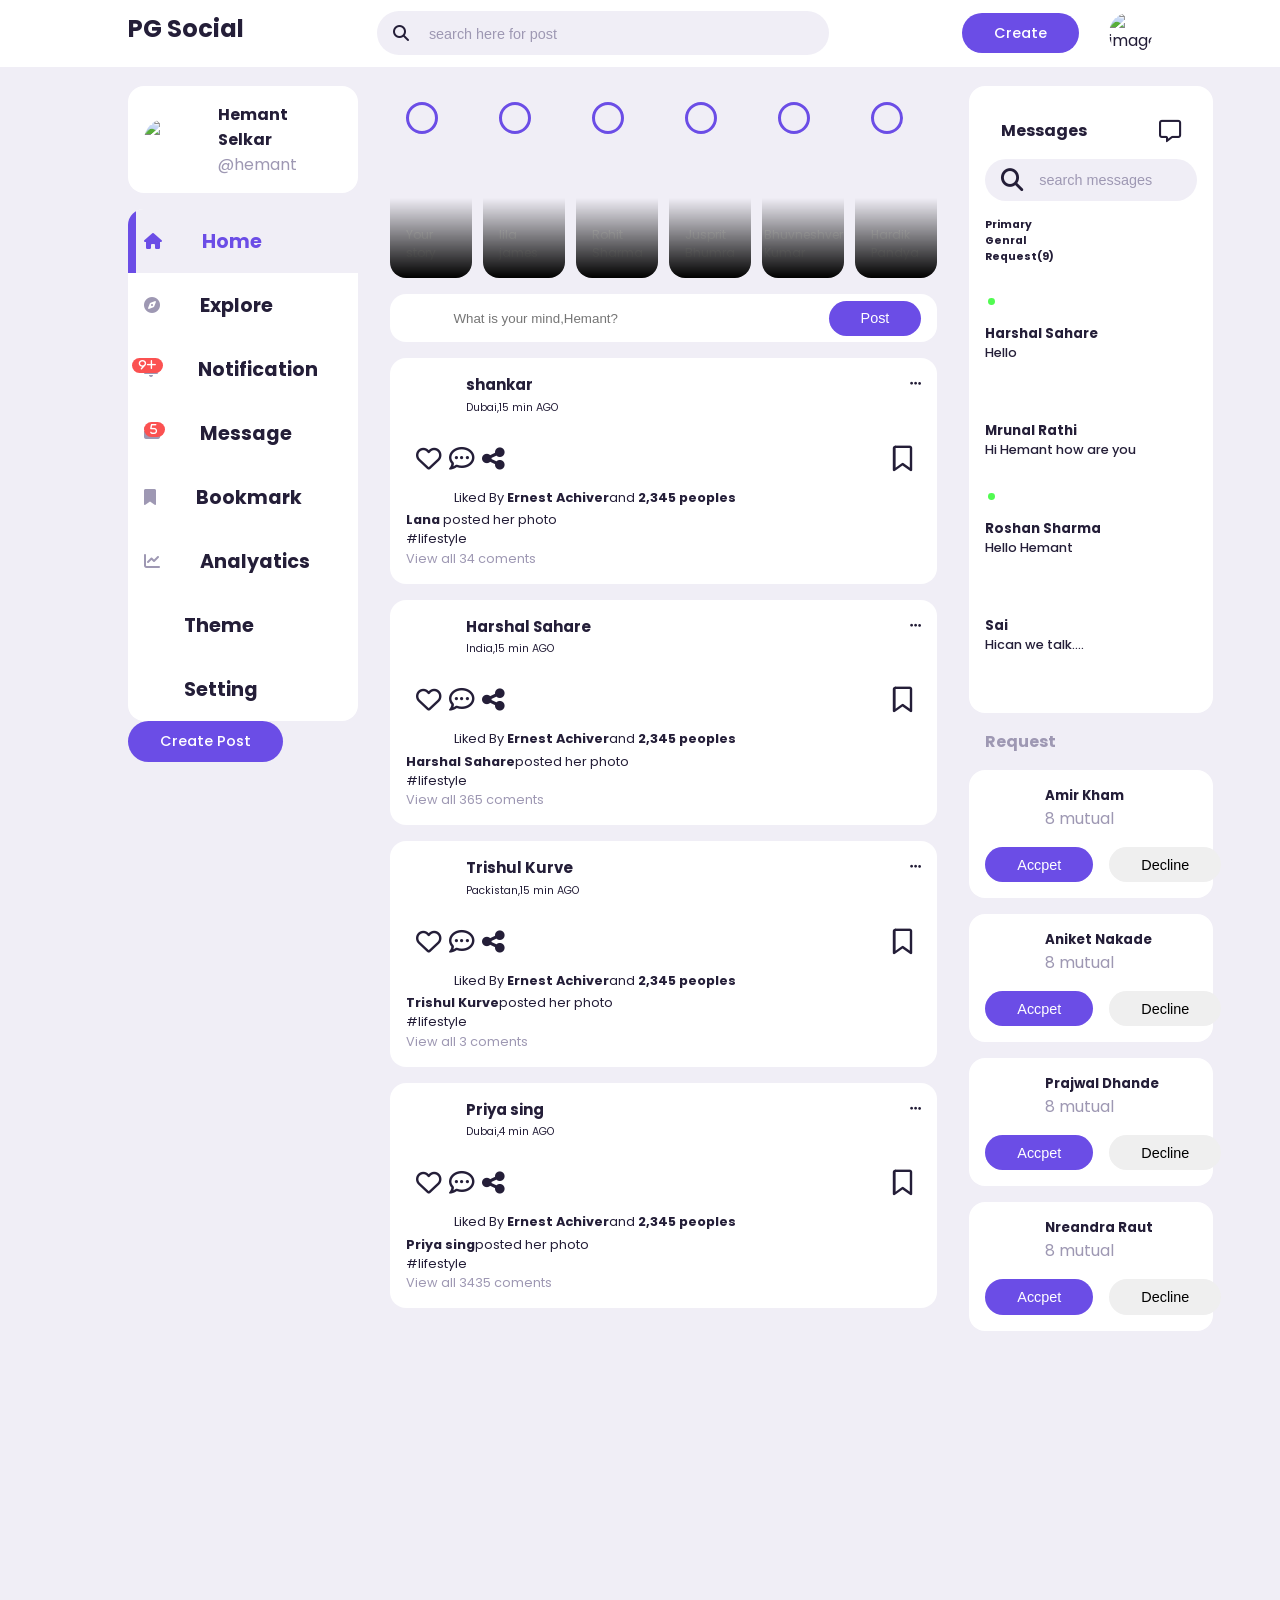
==== commit 37ebf8c4: "Shankar" ====
--- a/index.html
+++ b/index.html
@@ -183,7 +183,7 @@
                                     <img src="images/profile-13.jpg" alt="">
                                 </div>
                                 <div class="ingo">
-                                    <h3>Lana</h3>
+                                    <h3>shankar</h3>
                                     <small>Dubai,15 min AGO</small>
                                 </div>
                             </div>
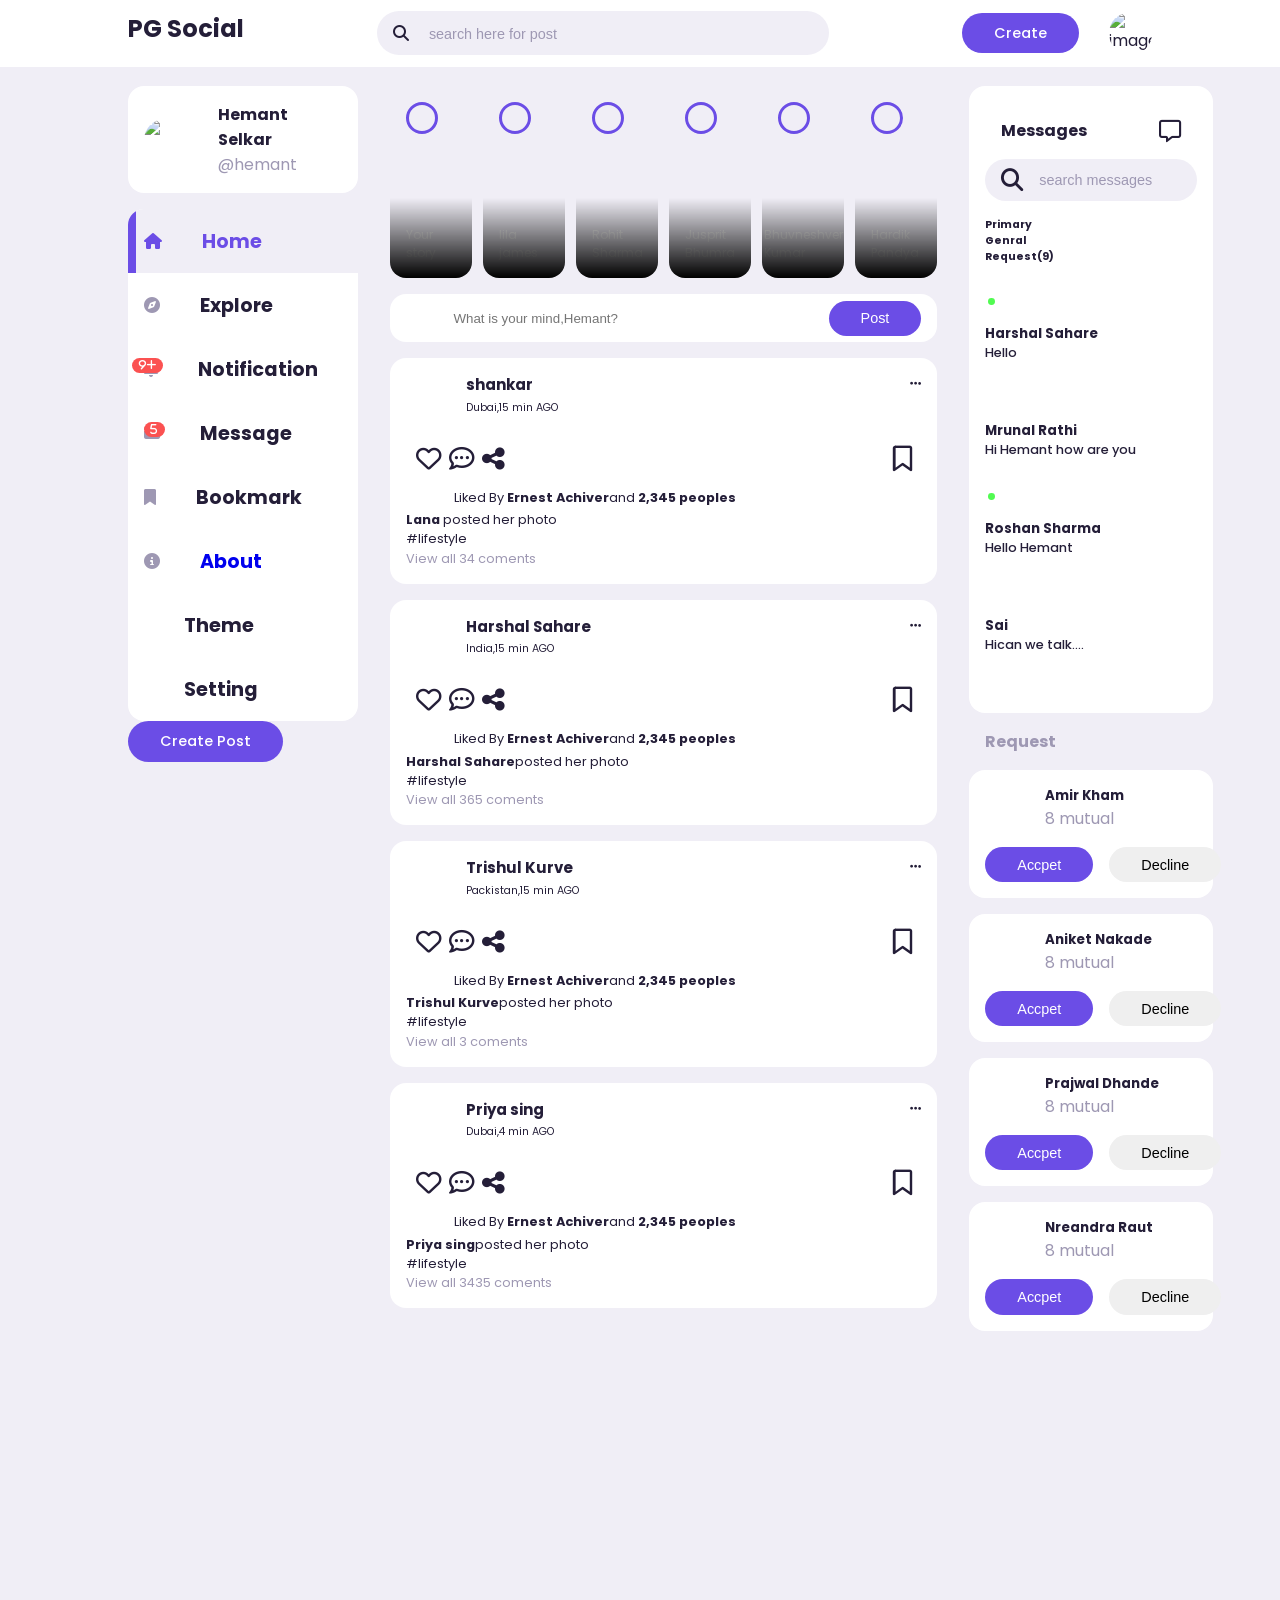
==== commit 16b1b068: "about added" ====
--- a/index.html
+++ b/index.html
@@ -107,9 +107,9 @@
                         <span><i class="fa-solid fa-bookmark"></i></span>
                         <h3>Bookmark</h3>
                     </a>
-                    <a class="menu-item">
-                        <span><i class="fa-solid fa-chart-line"></i></span>
-                        <h3>Analyatics</h3>
+                    <a class="menu-item" href="about.html">
+                        <span><i class="fa-solid fa-circle-info"></i></span>
+                        <h3>About</h3>
                     </a>
                     <a class="menu-item" id="theme">
                         <span><i class="uil uil-palette"></i></span>
--- a/style.css
+++ b/style.css
@@ -165,7 +165,7 @@
     align-items: center;
     height: 4rem;
     cursor: pointer;
-    transition: all 0.3s ease; /*chatgbt*/
+    transition: all 0.3s ease; 
     position: relative;
 }
 .left .sidebar .menu-item:hover{
@@ -626,6 +626,187 @@
     margin: 1rem;
 }
 
+/* ================= ABOUT NAV ================= */
+
+.about-nav {
+    background: var(--color-white);
+    padding: 1rem 2rem;
+
+    display: flex;
+    justify-content: space-between;
+    align-items: center;
+
+    box-shadow: 0 0 1rem var(--color-light);
+
+    position: sticky;
+    top: 0;
+    z-index: 100;
+}
+
+.logo {
+    color: var(--color-Dark);
+    padding: 0.5rem 1rem;
+}
+
+.nav-buttons {
+    display: flex;
+    gap: 1rem;
+}
+
+.theme-btn,
+.home-btn {
+    border: none;
+    outline: none;
+
+    background: var(--color-primary);
+    color: var(--color-white);
+
+    padding: 0.8rem 1.2rem;
+    border-radius: 2rem;
+
+    cursor: pointer;
+    text-decoration: none;
+
+    transition: 0.3s ease;
+}
+
+.theme-btn:hover,
+.home-btn:hover {
+    background: var(--color-primary);
+    color: rgb(8, 8, 8);
+}
+
+/* ================= ABOUT ================= */
+
+.about-container {
+    width: 90%;
+    max-width: 1000px;
+
+    margin: 2rem auto;
+}
+
+.about-card {
+    background: var(--color-white);
+
+    border-radius: var(--card-border-radius);
+    padding: 2rem;
+
+    box-shadow: 0 0 1rem var(--color-light);
+}
+
+.about-card h1 {
+    text-align: center;
+    color: var(--color-primary);
+
+    margin-bottom: 1.5rem;
+}
+
+.about-card p {
+    line-height: 2;
+    color: var(--color-dark);
+
+    text-align: justify;
+
+    padding: 0 2rem;
+    margin-bottom: 1rem;
+}
+
+/* ================= FEATURES ================= */
+
+.about-features {
+    display: grid;
+    grid-template-columns: repeat(2,1fr);
+
+    gap: 1rem;
+    margin-top: 2rem;
+}
+
+.feature {
+    background: var(--color-light);
+
+    border-radius: 1rem;
+    padding: 2rem;
+
+    text-align: center;
+
+    transition: 0.3s ease;
+}
+
+.feature:hover {
+    background: var(--color-primary);
+    color: white;
+    transform: translateY(-5px);
+}
+
+.feature i {
+    font-size: 2rem;
+    margin-bottom: 1rem;
+}
+
+/* ================= RESPONSIVE ================= */
+
+@media(max-width:768px){
+
+    .about-nav {
+        padding: 1rem;
+    }
+
+    .logo {
+        font-size: 1.2rem;
+    }
+
+    .theme-btn,
+    .home-btn {
+        padding: 0.6rem 1rem;
+        font-size: 0.8rem;
+    }
+
+    .about-card {
+        padding: 1rem;
+    }
+
+    .about-card p {
+        padding: 0;
+        text-align: left;
+    }
+
+    .about-features {
+        grid-template-columns: 1fr;
+    }
+}
+
+/* THEME MODAL FIX */
+
+.customize-theme {
+    position: fixed;
+    inset: 0;
+
+    background: rgba(0,0,0,0.5);
+
+    display: none;
+    place-items: center;
+
+    z-index: 999;
+}
+
+.customize-theme .card {
+    background: var(--color-white);
+
+    padding: 2rem;
+    border-radius: 1rem;
+
+    width: 50%;
+}
+
+
+
+@media(max-width:768px){
+
+    .customize-theme .card{
+        width: 90%;
+    }
+}
+
 
 /* ************************************************ MEDIA QUERIS ****************************************/
 @media (max-width:1200px) {
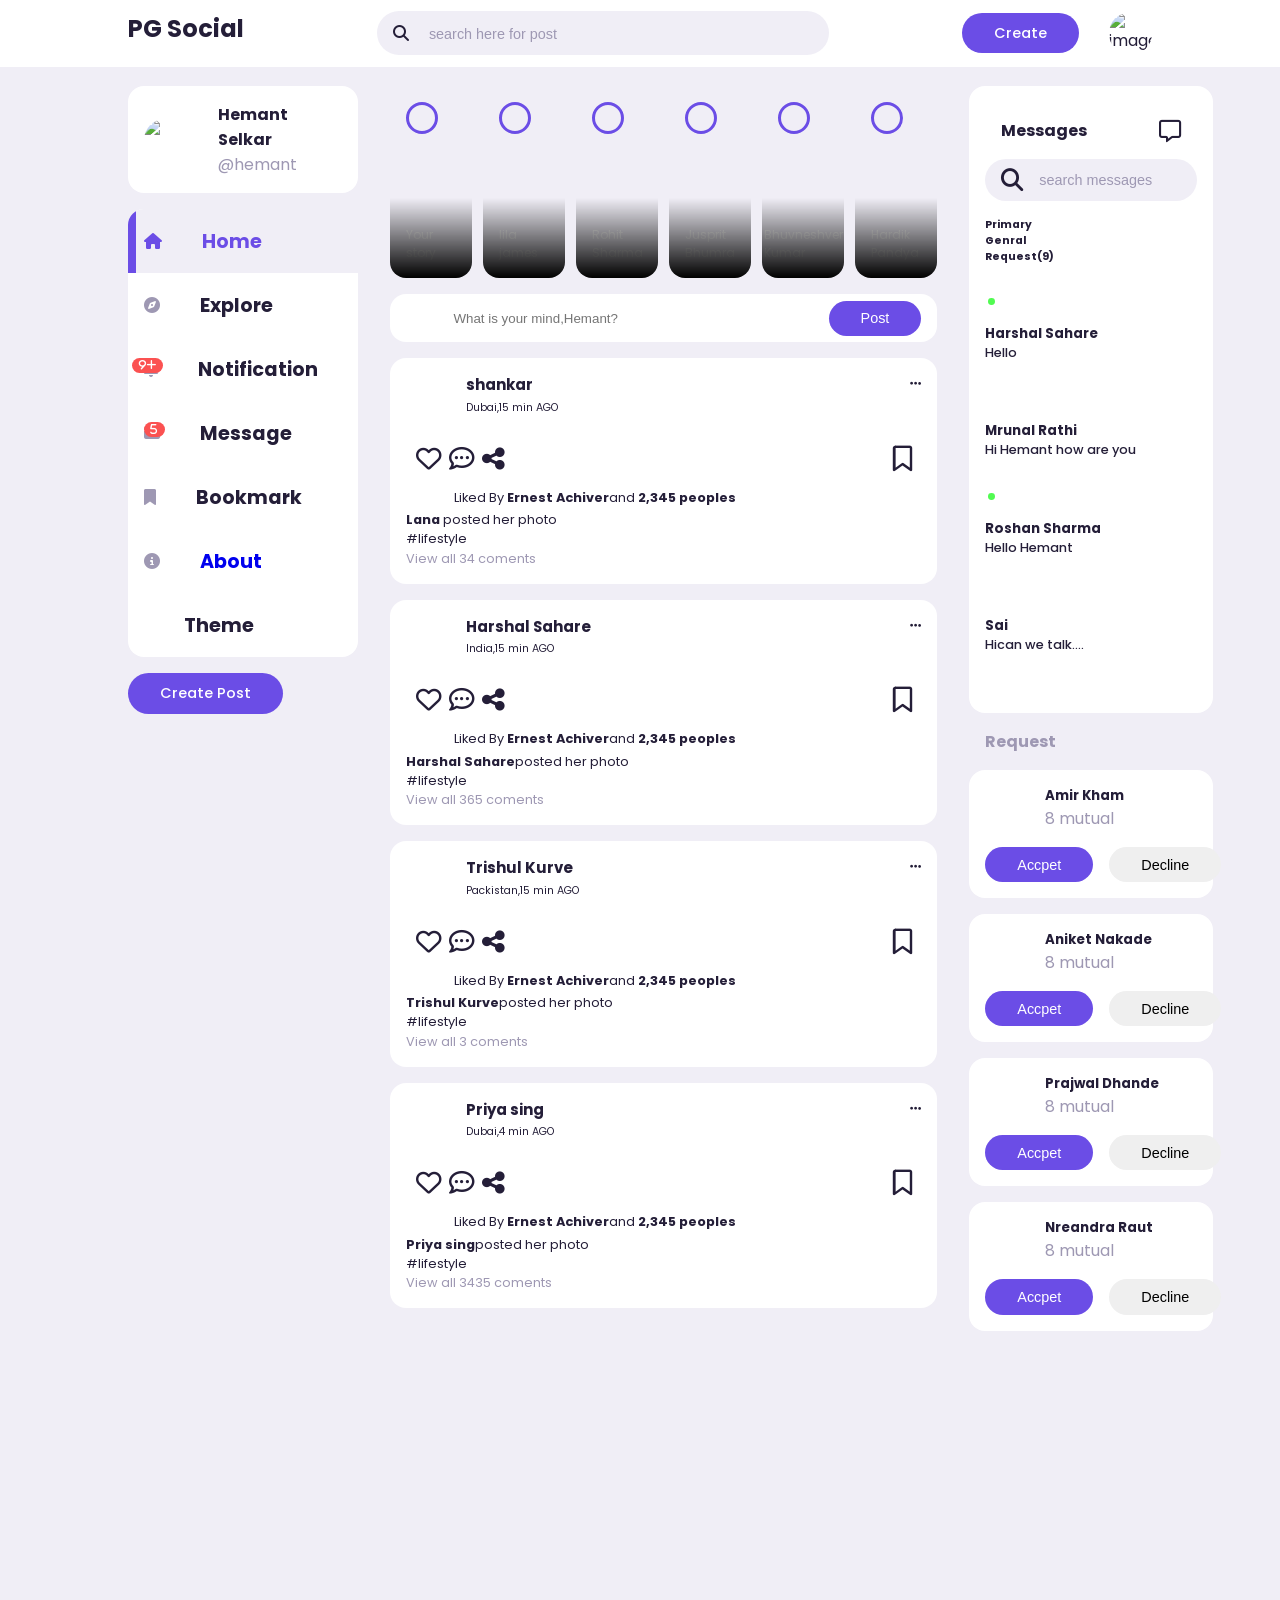
==== commit 597d4b5d: "remove setting" ====
--- a/index.html
+++ b/index.html
@@ -115,10 +115,10 @@
                         <span><i class="uil uil-palette"></i></span>
                         <h3>Theme</h3>
                     </a>
-                    <a class="menu-item">
+                    <!-- <a class="menu-item">
                         <span><i class="uil uil-setting"></i></span>
                         <h3>Setting</h3>
-                    </a>
+                    </a> -->
                 </div>
                 <!-------- END OF SIDERBAR -------->
                 <label for="create-post" class="btn btn-primary">Create Post</label>
--- a/style.css
+++ b/style.css
@@ -218,12 +218,10 @@
     border-bottom-left-radius: var(--card-border-radius);
     overflow: hidden;
 }
-/* .left .btn{       no need
+.left .btn{       
+    /* width: 100%; */
     margin-top: 1rem;
-    width: 100%;
-    align-items: center;
-    padding: 0.1rem;
-} */
+}
 
 /*-------------- NOTIFICATION POPUP -------------------*/
 .left .notification-popup{
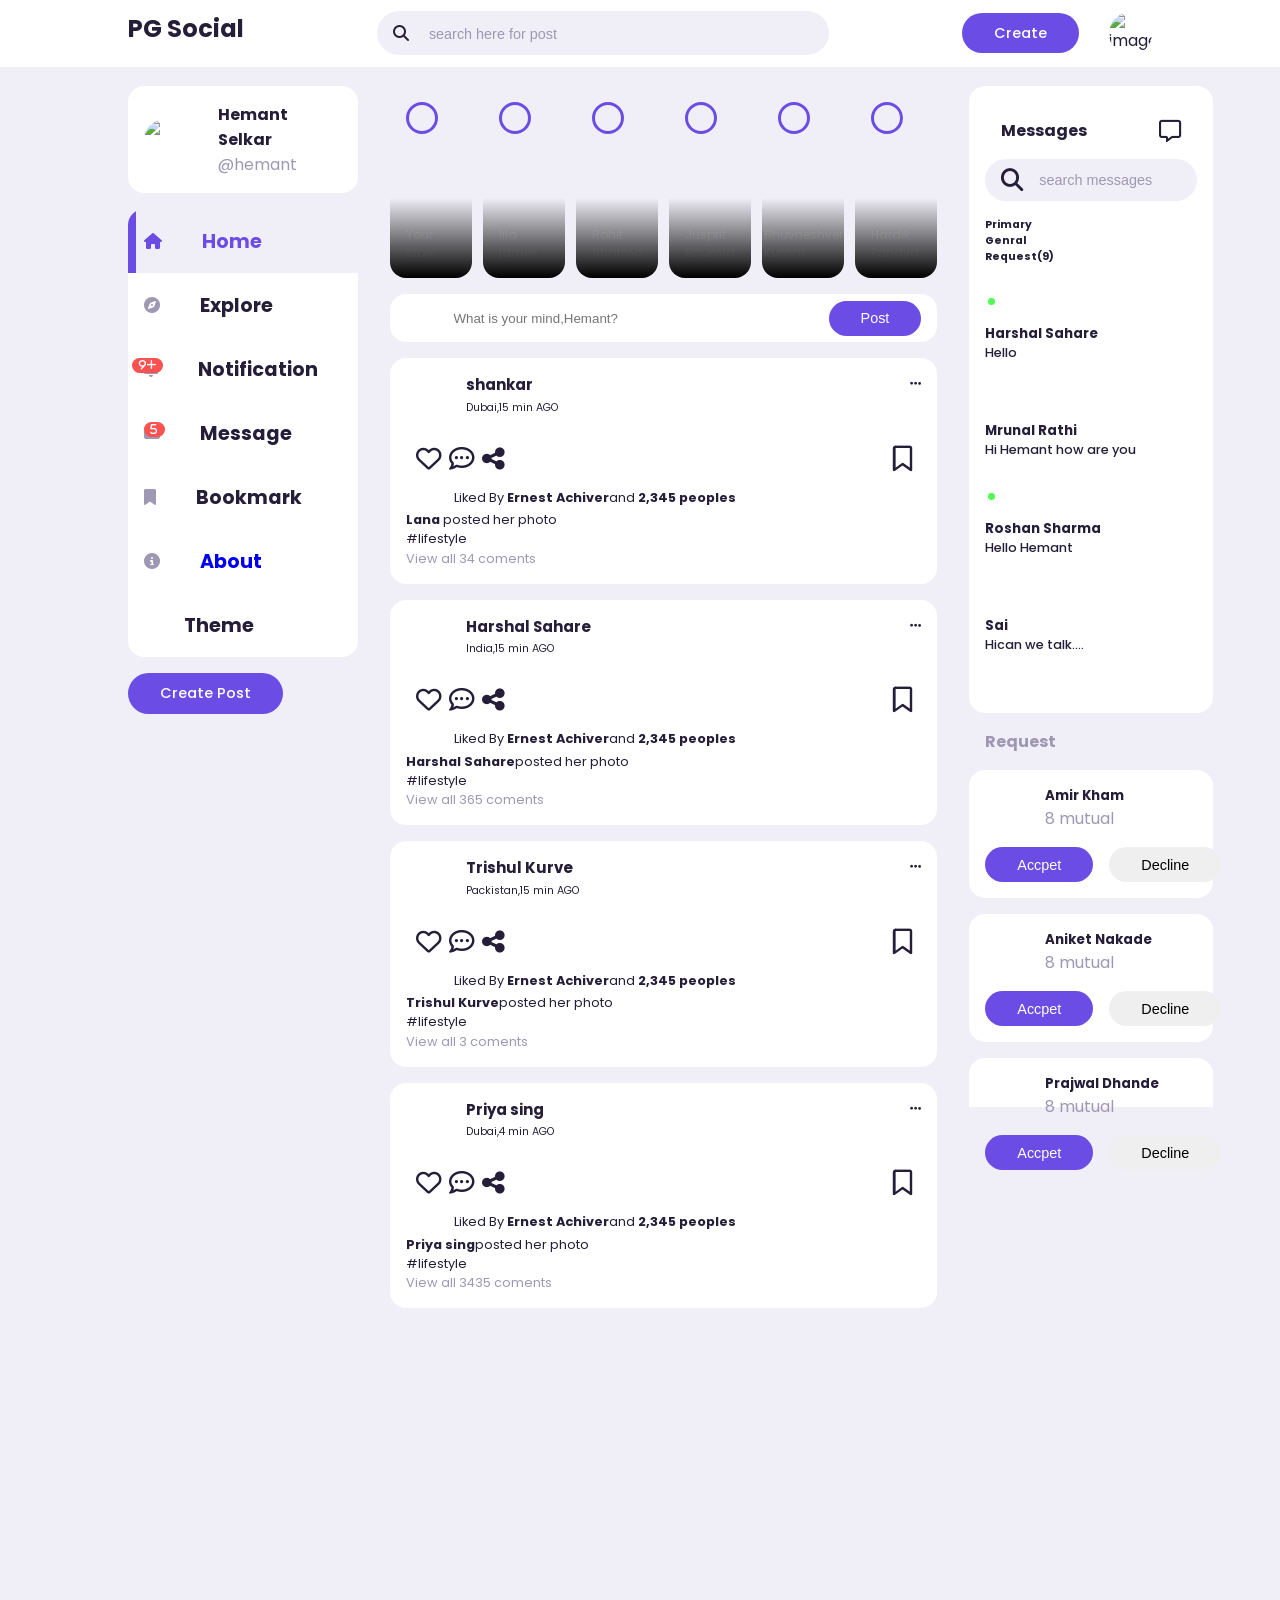
==== commit 8e3262b7: "change title" ====
--- a/index.html
+++ b/index.html
@@ -4,8 +4,7 @@
 <head>
     <meta charset="UTF-8">
     <meta name="viewport" content="width=device-width, initial-scale=1.0">
-    <title>PG Social - A responsive social meida website using HTML CSS and JS.
-    </title>
+    <title>PG Social</title>
     <link rel="stylesheet" href="https://unicons.iconscout.com/release/v4.0.8/css/line.css">
     <link rel="stylesheet" href="style.css">
     <link rel="stylesheet" href="https://cdnjs.cloudflare.com/ajax/libs/font-awesome/6.7.2/css/all.min.css">
